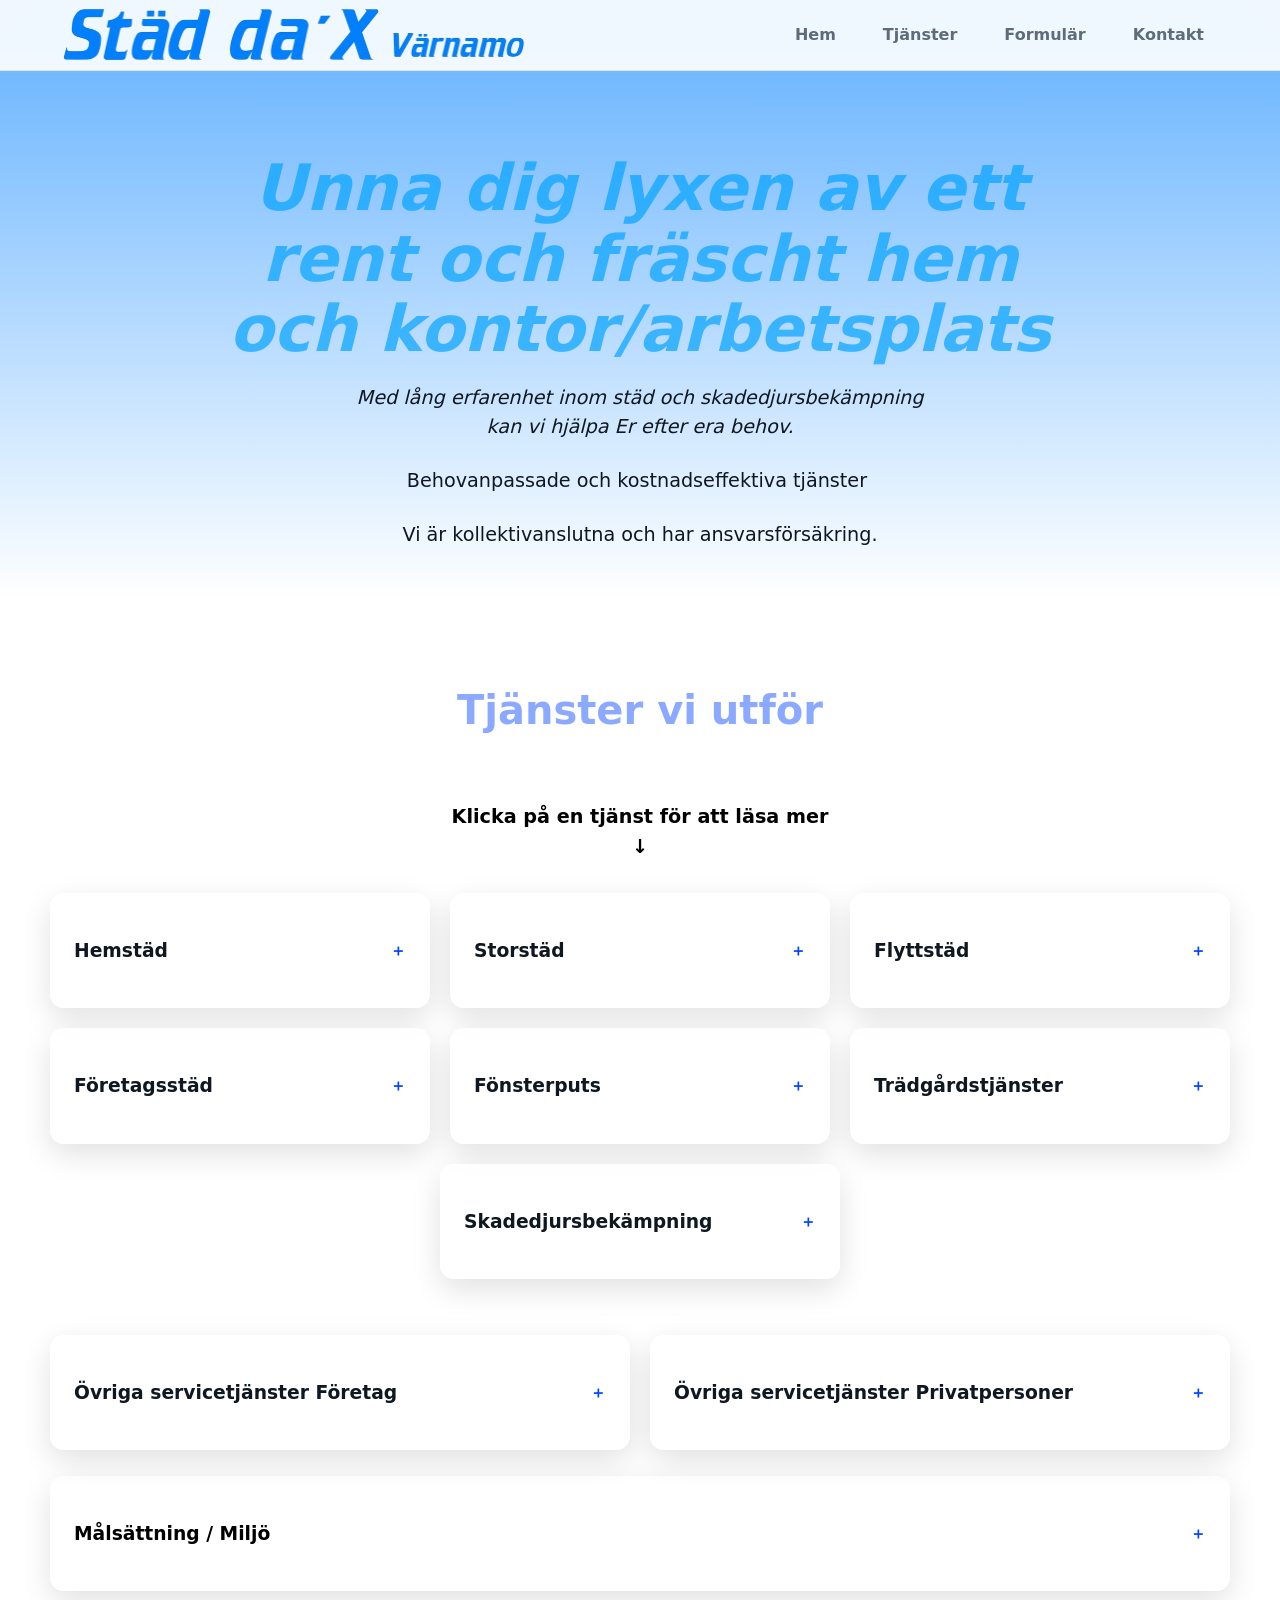
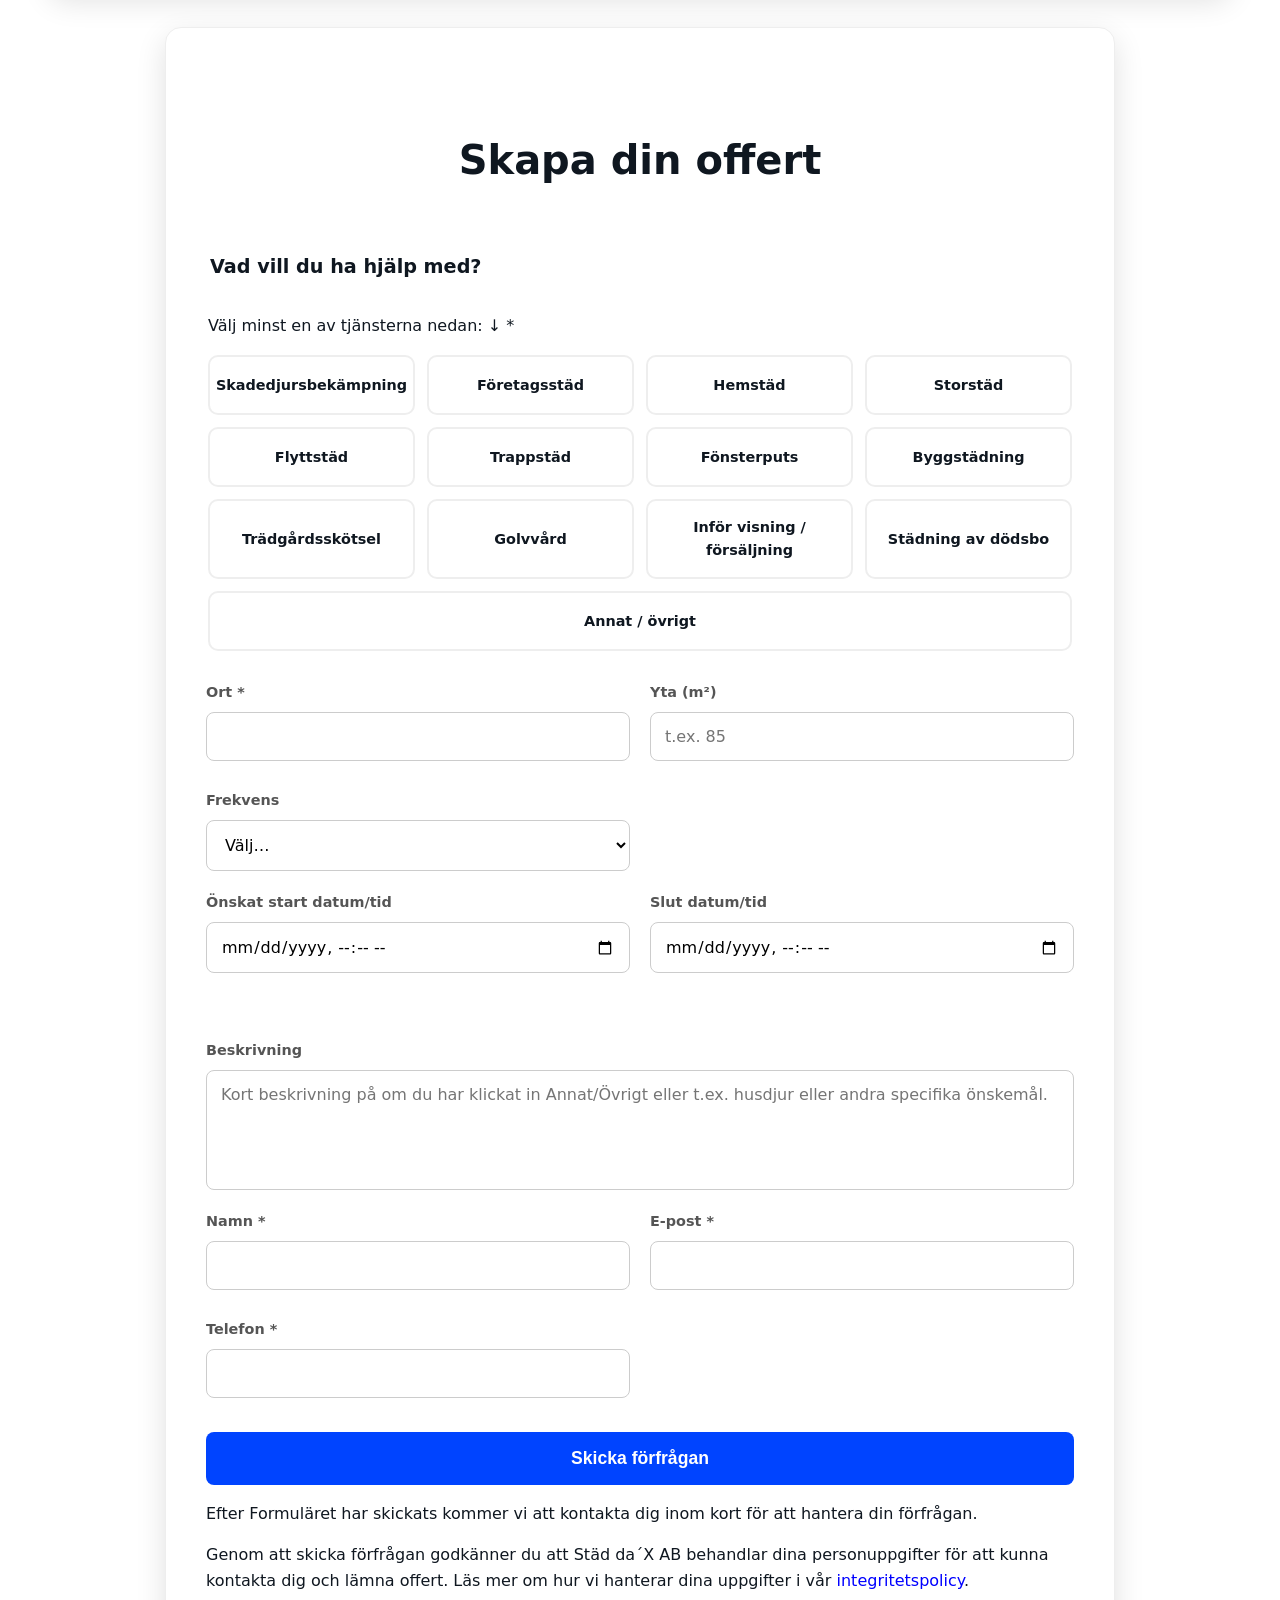
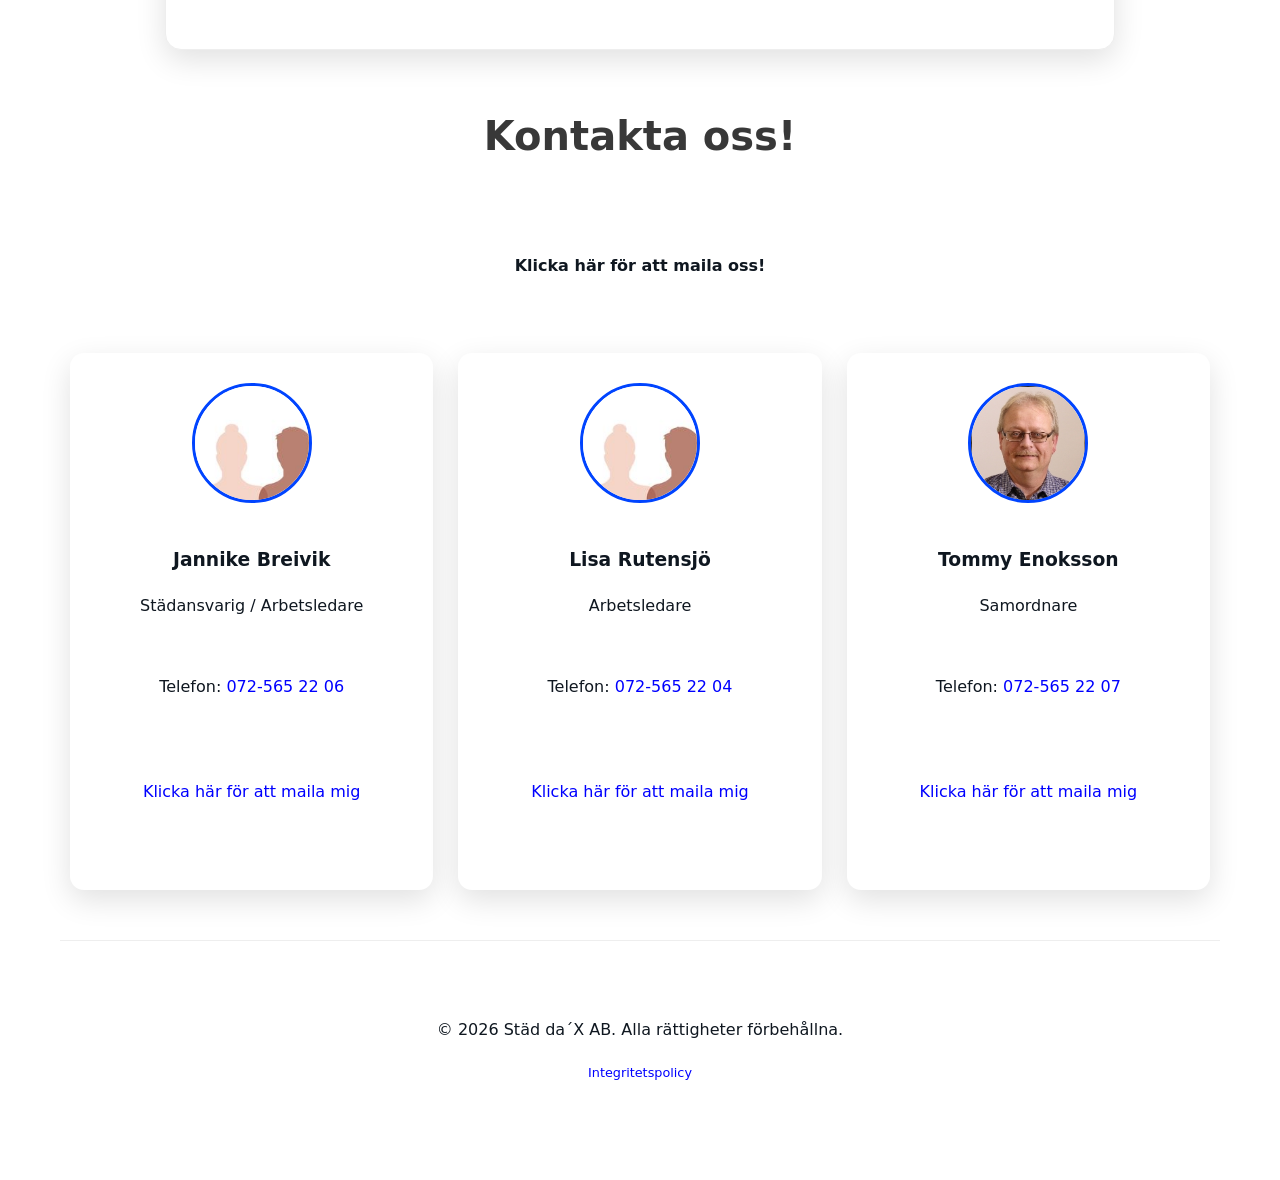
==== index.html @ c003bfa5 "Förbättra stil och layout för hero-sektionen med justerad rubrikstorlek och mobilanpassning" ====
<!doctype html>
<html lang="sv">
<head>
  <meta charset="utf-8" />
  <meta name="viewport" content="width=device-width,initial-scale=1" />
  <title>Städ dax AB – Städning & Skadedjursbekämpning i Värnamo</title>
  <meta name="description" content="Städ da´X AB i Värnamo. Hemstädning, företagsstädning, flyttstäd och skadedjursbekämpning. Boka gratis kundbesök.">
  <link rel="stylesheet" href="styles.css" />
  <link rel="icon" type="image/x-icon" href="assets/logoico.png" width="32" height="32">
</head>
<body>
<header class="site-header">
  <div class="header-container">
    <a class="brand" href="#top" aria-label="Startsida">
      <img src="assets/logo.png" style="max-width: 65%; height: auto; display: block;" />
      <span class="brand-text"> <span class="ab"></span></span>
    </a>

    <nav class="main-nav" id="nav-menu">
      <ul id="nav-list">
        <li><a href="#top">Hem</a></li>
        <li><a href="#tjanster">Tjänster</a></li>
        <li><a href="#offert">Formulär</a></li>
        <li><a href="#kontakt" >Kontakt</a></li>
      </ul>
    </nav>

    <button class="nav-toggle" aria-expanded="false" aria-controls="nav-menu" aria-label="Öppna meny">
      <span class="hamburger"></span>
    </button>
  </div>
</header>

  <main id="top">
    <section class="hero">
      <div class="hero-inner">
        <div class="hero-copy">
          <h2 id="Hero-header-text" style="color: rgba(0, 162, 255, 0.685);; text-align: center; font-style: italic; font-size: 4em;">Unna dig lyxen av ett rent och fräscht hem och kontor/arbetsplats</h2>
          <p style="font-style: italic; text-align: center; font-size: 1.2rem;">Med lång erfarenhet inom städ och skadedjursbekämpning <br> kan vi hjälpa Er efter era behov.
          </p>
            <p style="text-align: center; font-size: 1.2rem;">Behovanpassade och kostnadseffektiva tjänster <br> </p> 
            <p style=" text-align: center; font-size: 1.2rem;">Vi är kollektivanslutna och har ansvarsförsäkring.</p>
    </div>
      </div>
    </section>

    <section id="tjanster" class="section">
      <h2 style="color: rgba(0, 68, 255, 0.459);">Tjänster vi utför</h2>
      <h2 style="text-align:center; font-size: 1.2rem; color: rgb(0, 0, 0);">Klicka på en tjänst för att läsa mer <br> ↓</h2>


      <div class="service-group">
              <details class="service-card">
          <summary><h3>Hemstäd</h3></summary>
          <div class="content"><p>Hos oss väljer ni själva hur ofta ni vill ha städning och vad som ska ingå. <br>
          <p>Vi utgår från en grundmall och anpassar sedan upplägget tillsammans med er.</p>
          Ni får en heltäckande lösning som passar just ert hem och era behov.
          </p>
          <br>
          <p>Nöjd kundgaranti!</p>
            <a href="mailto:info@stad-dax.com" style="color: rgb(0, 38, 255);">Klicka här för kontakt</a>
          </div>
        </details>




        <details class="service-card">
          <summary><h3>Storstäd</h3></summary>
          <div class="content"><p>Vi utför storstäd - en ordentlig genomgång av hela hemmet inför vår, sommar, höst och vinter</p>
          Eller varför inte inför ett stort kalas?<br>
        <p>Vi anpassar upplägget efter era behov och önskemål.</p>
        <br>
        <p>Nöjd kundgaranti!</p>
             <a href="mailto:info@stad-dax.com" style="color: rgb(0, 38, 255);">Klicka här för kontakt</a>
            </div>
        </details>

        <details class="service-card">
          <summary><h3>Flyttstäd</h3></summary>
          <div class="content"><p>Låt oss ta hand om flyttstädningen så att du kan fokusera på ditt nya hem.<br>
          Noggrant ser vi till att bostaden är redo för nästa ägare eller hyresgäst.<br> 
          <br>
          Vi har ett fast pris enligt överenskommelse där även besiktning av städning ingår tillsammans med er.<br>
          <br>
        Vi utför även städning inför visning vid försäljning av bostad/fastighet om så önskas. <br>
        <br>
        <p>Nöjd kundgaranti!</p>
            <a href="mailto:info@stad-dax.com" style="color: rgb(0, 38, 255);">Klicka här för kontakt</a>
          </div>
        </details>

        

              <details class="service-card">
          <summary><h3>Företagsstäd</h3></summary>
          <div class="content"><p>Med våra städ och servicetjänster skapar vi en ren, trivsam arbetsmiljö. 
          </p>
            <p> Vi avlastar vardagen och anpassar våra tjänster efter era önskemål. </p>
            Flexibelt koncept utformat specifikt för er. </p><br>
          <p>Nöjd kundgaranti!</p>
          <a href="mailto:info@stad-dax.com" style="color: rgb(0, 38, 255);">Klicka här för kontakt</a>
        </div>
        </details>

                <details class="service-card">
          <summary><h3>Fönsterputs</h3></summary>
          <div class="content">
            <p>Du kan fritt välja mellan regelbunden fönsterputs för att
            kontinuerligt behålla dina fönster rena och fina,</p>
            <p> Eller boka oss för enstaka tillfällen när du önskar det där extra lyftet för dina fönster.</p><br>
            <p>Nöjd kundgaranti!</p>
            <a href="mailto:info@stad-dax.com" style="color: rgb(0, 38, 255);">Klicka här för kontakt</a>
          </div>
        </details>

        
        <details class="service-card">
          <summary><h3>Trädgårdstjänster</h3></summary>
          <div class="content"><p>Har du en trädgård eller en härlig uteplats?<br> <br>
            <ul>
              <li>Gräsklippning</li>
              <li>Kantklippning</li>
              <li>Häckklippning</li>
              <li>Ogräsrensning av rabatter <br>och vid stenläggning etc.</li>
              <li>Lövkrattning</li>
            </ul>
            <p>Vi erbjuder även bortforsling av löv och grenar och annat trädgårdsavfall.</p><br>
            <a href="mailto:info@stad-dax.com" style="color: rgb(0, 38, 255);">Klicka här för kontakt</a>
          </div>
        </details>


        <details class="service-card" id="skadedjur">
        <summary><h3>Skadedjursbekämpning</h3></summary>
        <div class="content">
            <p>Har du problem med möss, råttor, myror, getingar eller andra skadedjur? </p>
           <p> Med rätt kompetens 
            SO 1 utför vi kostnadseffektiva tjänster inom skadedjursbekämpning.</p>
          Vi följer upp arbetet enligt överenskommelse och kontakt görs via telefon, sms eller mail.<br>
            <br>
            <a href="mailto:info@stad-dax.com" style="color: rgb(0, 38, 255);">Klicka här för kontakt</a>
        </div>
        </details>

</div>
<br>
<div class="service-group">
    <details class="service-card">
        <summary><h3>Övriga servicetjänster Företag</h3></summary>
        <div class="content">
            <p><strong>Några av våra tjänster vi utför på företag utöver de vanliga enligt önskemål:</strong></p>
            <ul style="padding-left: 20px;">
                <li>Vi sköter även det praktiska runt omkring i era lokaler, fråga gärna oss om dessa tjänster</li>
                <li>Vi ser även till att det finns toalettpapper, handdukspapper, tvål, muggar etc. i era utrymmen där behovet finns och ombesörjer även inköp om så önskas.</li>
                <li>Ordnar frukt och frukost på arbetsplatsen.</li>
                <li>Ordnar fika inför konferensen.</li>
            </ul>
            <br>
            <p><a href="mailto:info@stad-dax.com" style="color: rgb(0, 38, 255);">Klicka här för kontakt</a></p>
        </div>
    </details>

    <details class="service-card">
        <summary><h3>Övriga servicetjänster Privatpersoner</h3></summary>
        <div class="content">
            <ul style="padding-left: 20px; text-align: left;">
                <li>Städning och iordningställande av festlokal efter bröllop, dop, kalas.</li>
                <li>Tvätta kläder - stryka när vi är hos kund</li>
                <li>Bädda rent i sängar</li>
                <li>Tillsyn av bostad - fråga oss gärna om denna tjänst</li>
                <li>Städning av dödsbo</li>
            </ul>
            <br>
            <p><a href="mailto:info@stad-dax.com" style="color: rgb(0, 38, 255);">Klicka här för kontakt</a></p>
        </div>
    </details>
</div>

        <br>



         <details class="service-card">
          <summary><h3 style="color:rgb(0,0,0);">Målsättning / Miljö</h3></summary>
          <div class="content"><p style="text-align: left;">Vi strävar hela tiden med att ge våra kunder den bästa servicen och kvalitén. </p>
             <p>Varje uppdrag utförs av välutbildad och professionell personal. <br>
             Vi vill att du som kund ska känna dig trygg när du anlitar oss.</p>
             <ul style="padding-left: 20px;">
               <li>Kvalitetskontroller görs enligt överenskommelse.</li><br>
               <li>Vi har en fast kontaktperson som Du vänder dig till vid frågor och synpunkter gällande tjänster.</li><br>
               <li>Vi strävar efter att samma person ska komma till Dig i ert uppdrag.</li> <br>
             </ul>
             <p>Vi använder oss av miljövänliga rengöringsmedel och material så långt det går. <br>
            Vi ser till att använda oss av de bäst lämpade metoderna för de olika ändamålen.</p>
          <p>Vi anpassar våra uppdrag efter våra kunders krav och hänsyn till miljön <br>
        för att minimera utsläpp planerar vi vår transportsträcka till kund på bästa möjliga sätt.</p>
        <br>
            </div>
        </details>
      </div> 



<br>    


<section id="offert" class="section">
        <div class="offer-body glass offer-card">  
           <summary><h2 style="text-align: left; color:rgb(0,0,0);"></h3></summary>
          <form id="offerForm" action="sendmail.php" method="POST" novalidate>
            <input type="text" name="website" id="website" tabindex="-1" autocomplete="off" style="position:absolute;left:-9999px;opacity:.01" aria-hidden="true">
            <h2>Skapa din offert</h2>
            <fieldset class="services">
              <legend>Vad vill du ha hjälp med?</legend>
              <p>Välj minst en av tjänsterna nedan: ↓ *
              <div class="service-grid" id="service-toggles">
                <label><input type="checkbox" name="services[]" value="Skadedjursbekämpning"> Skadedjursbekämpning</label>
                <label><input type="checkbox" name="services[]" value="Företagsstäd"> Företagsstäd</label>
                <label><input type="checkbox" name="services[]" value="Hemstäd"> Hemstäd</label>
                <label><input type="checkbox" name="services[]" value="Storstäd"> Storstäd</label>
                <label><input type="checkbox" name="services[]" value="Flyttstäd"> Flyttstäd</label>
                <label><input type="checkbox" name="services[]" value="Trappstäd"> Trappstäd</label>
                <label><input type="checkbox" name="services[]" value="Fönsterputs"> Fönsterputs</label>
                <label><input type="checkbox" name="services[]" value="Byggstäd"> Byggstädning</label>
                <label><input type="checkbox" name="services[]" value="Trädgårdsskötsel"> Trädgårdsskötsel</label>
                <label><input type="checkbox" name="services[]" value="Golvvård"> Golvvård</label>
                <label><input type="checkbox" name="services[]" value="Inför visning/försäljning"> Inför visning / försäljning</label>
                <label><input type="checkbox" name="services[]" value="Dödsbo"> Städning av dödsbo</label>
                <label class="stretch"><input type="checkbox" name="services[]" value="Annat"> Annat / övrigt</label>
              </div>
            </fieldset>

            <div class="grid_wide">
                <label>Ort *
              <input name="Ort" type="text" autocomplete="name" required/>
              <span class="error-msg"></span>
              </label>
              <label>Yta (m²)
                <input name="area" type="number" min="10" step="1" placeholder="t.ex. 85" />
              </label>
              <label>Frekvens
                <select name="frequency">
                  <option value="" disabled selected>Välj…</option>
                  <option>Engångsjobb</option>
                  <option>Varje vecka</option>
                  <option>Varannan vecka</option>
                  <option>Varje månad</option>
                </select>
              </label>
              <br>
              <label>Önskat start datum/tid 
                <input name="start_date" id="start_date" type="datetime-local" />
              </label><label>Slut datum/tid 
                <input name="end_date" id="end_date" type="datetime-local" />
              </label>
              <br>
              <label class="span-2">Beskrivning
                <textarea name="message" placeholder="Kort beskrivning på om du har klickat in Annat/Övrigt eller t.ex. husdjur eller andra specifika önskemål."></textarea>
              </label> 
              <label>Namn *
                <input name="name" type="text" autocomplete="name" required />
                <span class="error-msg"></span>
              </label>
              <label>E-post *
                <input name="email" type="email" autocomplete="email" required />
                <span class="error-msg"></span>
              </label>
              <label>Telefon *
                <input name="phone" type="tel" autocomplete="tel" required />
                <span class="error-msg"></span>
              </label>
            <br>
            </div>
            <br>
            <button class="btn primary" type="submit">Skicka förfrågan</button>
            <p id="formStatus" role="status" aria-live="polite" class="status"></p>
            <p>Efter Formuläret har skickats kommer vi att kontakta dig inom kort för att hantera din förfrågan.</p>
            <p class="tiny">
            Genom att skicka förfrågan godkänner du att Städ da´X AB behandlar dina personuppgifter för att kunna kontakta dig och lämna offert. 
            Läs mer om hur vi hanterar dina uppgifter i vår <a style="color: blue;" href="integritetspolicy.html">integritetspolicy</a>.
            </p>
          </form>
        </div>
    </section>


    <section class="section">
      <h2 id="headline" style="color: rgba(0, 0, 0, 0.781);">Kontakta oss!</h2>
<h4 class="contact-cta-card">
  <a href="mailto:info@stad-dax.com">Klicka här för att maila oss!</a>
</h4>
<section id="kontakt" class="section">

  <article class="card">
    <img src="assets/Jannike Breivik.jpg" alt="Jannike Breivik">
    <h3>Jannike Breivik</h3>
    <p class="role">Städansvarig / Arbetsledare</p>
    <p class="contact-cta-card">Telefon: <a href="tel:0725652206"style="color: blue;">072-565 22 06</a></p>
    <p class="contact-cta-card" style="color: blue;"><a href="mailto:jannike.breivik@stad-dax.com">Klicka här för att maila mig</a></p>
  </article>

    <article class="card">
    <img src="assets/Jannike Breivik.jpg" alt="Jannike Breivik">
    <h3>Lisa Rutensjö</h3>
    <p class="role">Arbetsledare</p>
    <p class="contact-cta-card">Telefon: <a href="tel:0725652204"style="color: blue;">072-565 22 04</a></p>
    <p class="contact-cta-card" style="color: blue;"><a href="mailto:lisa.rutensjo@stad-dax.com">Klicka här för att maila mig</a></p>
  </article>

  <article class="card">
    <img src="assets/Tommy Enoksson.jpg" alt="Tommy Enoksson">
    <h3>Tommy Enoksson</h3>
    <p class="role">Samordnare</p>
    <p class="contact-cta-card">Telefon: <a href="tel:0725652207" style="color: blue;">072-565 22 07</a></p>
    <p class="contact-cta-card" style="color: blue;"><a href="mailto:tommy.enoksson@stad-dax.com">Klicka här för att maila mig</a></p>
  </article>
</section>

<!-- Omdömen sektion - kan aktiveras när vi har riktiga kundomdömen att visa --

 <section id="omdomen" class="section">
      <h2>Vad säger våra kunder?</h2>
      <div class="rating-cards">
        <article class="rating-card">
          <div class="stars" aria-label="5 av 5">★★★★★</div>
          <p class="quote">“Proffsigt och noggrant! Bästa städet vi haft.”</p>
          <div class="author">–[Test] Anna, Värnamo [Test]</div>
        </article>
        <article class="rating-card">
          <div class="stars" aria-label="4 av 5">★★★★☆</div>
          <p class="quote">“Snabba svar och trevlig personal. Rekommenderas.”</p>
          <div class="author">– Johan, Bredaryd [Test]</div>
        </article>
        <article class="rating-card">
          <div class="stars" aria-label="5 av 5">★★★★★</div>
          <p class="quote">“Smidigt bokningsflöde och superrent resultat!”</p>
          <div class="author">– Sara, Bor [Test]</div>
      </div>
    </section>
  </main>
-->

  <footer class="site-footer">
    
    <p>&copy; <span id="year"></span> Städ da´X AB. Alla rättigheter förbehållna.</p>
    <p><a href="integritetspolicy.html" style="color: blue; font-size: 0.8rem;">Integritetspolicy</a></p>

  </footer>

  <script src="scripts.js" defer></script>
</body>
</html>
---- styles.css ----
/* ==========================================================================
   0) DESIGN TOKENS & BASE
========================================================================== */
:root {
  --brand: #0044ff;
  --brand-hover: #0033cc;
  --ink: #0f1720;
  --muted: #5e6b7a;
  --radius: 14px;
  --shadow: 0 10px 30px rgba(0, 0, 0, 0.12);
  --header-height: 70px;
}

/* Global box-sizing fix - Kritisk för att inget ska sticka ut */
* { 
  box-sizing: border-box; 
}

html { scroll-behavior: smooth; }

body {
  margin: 0; padding: 0;
  font: 16px/1.6 ui-sans-serif, system-ui, sans-serif;
  color: var(--ink);
  background: linear-gradient(180deg, #5fafff, #ffffff 600px) fixed;
  overflow-x: hidden;
}

a { color: inherit; text-decoration: none; }
.section { padding: 10px 10px; max-width: 1200px; margin: 0 auto; }
h2 { font-size: clamp(1.6rem, 4vw, 2.5rem); text-align: center; margin-bottom: 1.5em; }

/* ==========================================================================
   1) NAVIGERING
========================================================================== */
.site-header {
  position: fixed; top: 0; width: 100%; z-index: 1000;
  background: rgba(255, 255, 255, 0.9);
  backdrop-filter: blur(12px);
  border-bottom: 1px solid rgba(0, 0, 0, 0.075);
}

.header-container {
  max-width: 1200px; margin: 0 auto;
  display: flex; justify-content: space-between; align-items: center;
  padding: 0.75rem 20px; height: var(--header-height);
}

.brand { display: flex; align-items: center; gap: 12px; font-weight: 800; }

.main-nav ul {
  display: flex; align-items: center; gap: 15px;
  list-style: none; margin: 0; padding: 0;
}

.main-nav a {
  padding: 8px 16px; border-radius: 8px; font-weight: 600;
  color: var(--muted); transition: 0.2s;
}

.main-nav a:hover { color: var(--brand); background: rgba(0, 68, 255, 0.1); }

.nav-toggle {
  display: none; position: relative;
  background: #fff; border: 1px solid #eee;
  border-radius: 50%; width: 44px; height: 44px;
  cursor: pointer; z-index: 1100;
  justify-content: center; align-items: center;
}

.hamburger, .hamburger::before, .hamburger::after {
  content: ''; display: block; width: 20px; height: 2px;
  background: var(--ink); position: absolute; transition: 0.3s;
}
.hamburger::before { top: -6px; }
.hamburger::after { bottom: 6px; }

@media (max-width: 1024px) {
  .nav-toggle { display: flex; }
  .main-nav {
    position: absolute; top: var(--header-height); left: 0; width: 100%;
    background: #ffffff; border-bottom: 2px solid var(--brand);
    max-height: 0; overflow: hidden;
    transition: max-height 0.4s ease-in-out;
    box-shadow: 0 10px 20px rgba(0,0,0,0.1);
  }
  .main-nav.nav-open { max-height: 500px; }
  .main-nav ul { flex-direction: column; padding: 20px; gap: 0; }
  .main-nav a { display: block; padding: 15px 20px; border-bottom: 1px solid #eee; }
}

/* ==========================================================================
   2) HERO (Mobilanpassad)
========================================================================== */
.hero {
  padding: 100px 20px 60px; /* Mer luft i toppen för fixed header */
  min-height: 60vh;
  display: flex; 
  align-items: center; 
  justify-content: center;
}

#Hero-header-text {
  color: rgba(0, 162, 255, 0.685);
  text-align: center;
  font-style: italic;
  font-size: 4em; /* Standard för desktop */
  line-height: 1.1;
  margin-bottom: 20px;
}

/* Mobilinställning */
@media (max-width: 768px) {
  #Hero-header-text {
    font-size: 2em; /* Tvingar texten till hälften på mobil */
  }
}
.hero-inner { 
  max-width: 1200px; 
  text-align: center; 
  width: 100%; 
}

.hero-copy {
  max-width: 850px; 
  margin: 0 auto;
  animation: fadeInUp 0.8s ease-out;
}

/* Styr rubriken (h2 eller h1 beroende på vad du använder) */
.hero-copy h2, .hero-copy h1 {
  font-size: 2.2rem; /* Bra storlek för mobil */
  line-height: 1.2;
  margin-bottom: 20px;
  font-weight: 800;
  color: rgba(0, 162, 255, 0.7); /* Din blå färg */
}

/* Styr stycket under rubriken */
.hero-copy p {
  font-size: 1.1rem;
  line-height: 1.5;
  margin-bottom: 25px;
}

/* Justering för större skärmar (Desktop) */
@media (min-width: 1024px) {
  .hero-copy h2, .hero-copy h1 {
    font-size: 3.8rem; /* Stor och pampig på datorn */
  }
  
  .hero-copy p {
    font-size: 1.4rem;
  }
}

@keyframes fadeInUp {
  from { opacity: 0; transform: translateY(30px); }
  to { opacity: 1; transform: translateY(0); }
}

/* ==========================================================================
   3) TJÄNSTER & ACCORDION
========================================================================== */
.service-group {
  display: grid; 
  grid-template-columns: repeat(auto-fit, minmax(300px, 1fr));
  gap: 20px; 
  margin-top: 30px;
  /* KRITISK FIX: Detta gör att korten inte tvingas till samma höjd */
  align-items: start; 
}

.service-card {
  background: rgba(255, 255, 255, 0.8); 
  border-radius: var(--radius);
  box-shadow: var(--shadow); 
  overflow: hidden;
  height: fit-content; /* Säkerställer att kortet bara tar den plats det behöver */
}
.service-card summary {
  padding: 24px; cursor: pointer; list-style: none;
  display: flex; justify-content: space-between; align-items: center;
  font-weight: 700;
}

.service-card .content {
  display: grid; grid-template-rows: 0fr;
  transition: grid-template-rows 0.4s ease-out;
  padding: 0 24px;
}

.service-card[open] .content {
  grid-template-rows: 1fr;
  padding-bottom: 24px;
  border-top: 1px solid rgba(0,0,0,0.05);
}

.content-inner { min-height: 0; padding-top: 15px; }

.service-card summary::after {
  content: "＋"; transition: transform 0.3s; color: var(--brand);
}
.service-card[open] summary::after { transform: rotate(45deg); }

#skadedjur { grid-column: 1 / -1; justify-self: center; width: 100%; max-width: 400px; }

/* ==========================================================================
   4) FORMULÄR
========================================================================== */
.offer-card { 
  background: #ffffff; 
  padding: clamp(20px, 5vw, 40px);
  border-radius: 16px; 
  box-shadow: var(--shadow);
  border: 1px solid #eee;
  max-width: 950px;
  margin: 0 auto;
  width: 100%;
}

.offer-card fieldset { border: none; padding: 0; margin-bottom: 30px; }
.offer-card legend { font-weight: 700; font-size: 1.2rem; margin-bottom: 15px; }

/* NYA KNAPP-STILAR VIA ID */
#service-toggles { 
  display: grid;
  grid-template-columns: repeat(auto-fill, minmax(180px, 1fr)); 
  gap: 12px; 
}

#service-toggles label {
  display: flex;
  align-items: center;
  justify-content: center;
  text-align: center;
  padding: 15px 10px;
  background: #fff;
  border: 2px solid #eee;
  border-radius: 10px;
  cursor: pointer;
  font-size: 0.9rem;
  font-weight: 600;
  transition: all 0.2s ease;
  min-height: 60px;
  user-select: none;
}

/* Dölj själva checkbox-rutan inuti ID-behållaren */
#service-toggles input[type="checkbox"] {
  display: none;
}

#service-toggles label:hover {
  border-color: var(--brand);
  background: rgba(0, 68, 255, 0.02);
}

/* Vald knapp-stil */
#service-toggles label:has(input:checked) {
  background: var(--brand);
  color: #fff;
  border-color: var(--brand);
  box-shadow: 0 4px 12px rgba(0, 68, 255, 0.2);
}

#service-toggles label.stretch {
  grid-column: 1 / -1;
}

/* Resten av formulärfälten */
.grid_wide { 
  display: grid; 
  gap: 20px; 
  width: 100%;
}

.grid_wide label {
  display: flex;
  flex-direction: column;
  gap: 8px;
  font-weight: 600;
  font-size: 0.9rem;
  color: #555;
}

.offer-card input, 
.offer-card select, 
.offer-card textarea {
  width: 100%; 
  max-width: 100%; 
  padding: 14px;
  border-radius: 8px; 
  border: 1px solid #ccc; 
  font-family: inherit;
  font-size: 1rem;
  background: #fff;
  transition: border-color 0.2s, box-shadow 0.2s;
}

.offer-card textarea {
  height: 120px;
  resize: none; 
  display: block;
}

.offer-card input:focus, 
.offer-card textarea:focus, 
.offer-card select:focus {
  outline: none; 
  border-color: var(--brand);
  box-shadow: 0 0 0 4px rgba(0, 68, 255, 0.1);
}

@media (max-width: 768px) {
  .service-grid { grid-template-columns: repeat(2, 1fr); }
}

@media (max-width: 480px) {
  .service-grid { grid-template-columns: 1fr; }
}

@media (min-width: 600px) {
  .grid_wide { grid-template-columns: 1fr 1fr; }
  .span-2 { grid-column: span 2; }
}

.offer-card .btn.primary {
  width: 100%;
  padding: 16px;
  font-size: 1.1rem;
  font-weight: 700;
  background: var(--brand);
  color: white;
  border: none;
  border-radius: 8px;
  cursor: pointer;
  transition: background 0.3s;
}
.offer-card .btn.primary:hover { background: var(--brand-hover); }

/* Stil för fält som saknar innehåll */
.input-error {
  border-color: #ff0000 !important;
  background-color: #fff8f8 !important;
}

/* Stil för felmeddelandet vid stjärnan */
.error-text {
  color: #ff0000;
  font-size: 0.8rem;
  margin-top: 4px;
  display: block;
}



/* ==========================================================================
   5) KONTAKT & FOOTER
========================================================================== */
#kontakt {
  display: grid; 
  grid-template-columns: repeat(auto-fit, minmax(280px, 1fr));
  gap: 25px; margin-top: 40px;
}

.card { 
  background: #fff; border-radius: var(--radius); padding: 30px; 
  box-shadow: var(--shadow); text-align: center; 
}

.card img { 
  width: 120px; height: 120px; border-radius: 50%; 
  object-fit: cover; margin: 0 auto 15px; border: 3px solid var(--brand); 
}

.site-footer { 
  text-align: center; padding: 60px 20px; background: #fff; 
  border-top: 1px solid #eee; margin-top: 40px;
}

.contact-cta-card {
  background: rgba(255, 255, 255, 0.4);
  border-radius: var(--radius);
  padding: 25px; margin: 30px auto;
  max-width: 450px; text-align: center;
  transition: transform 0.3s;
}
.contact-cta-card:hover { transform: translateY(-5px); }
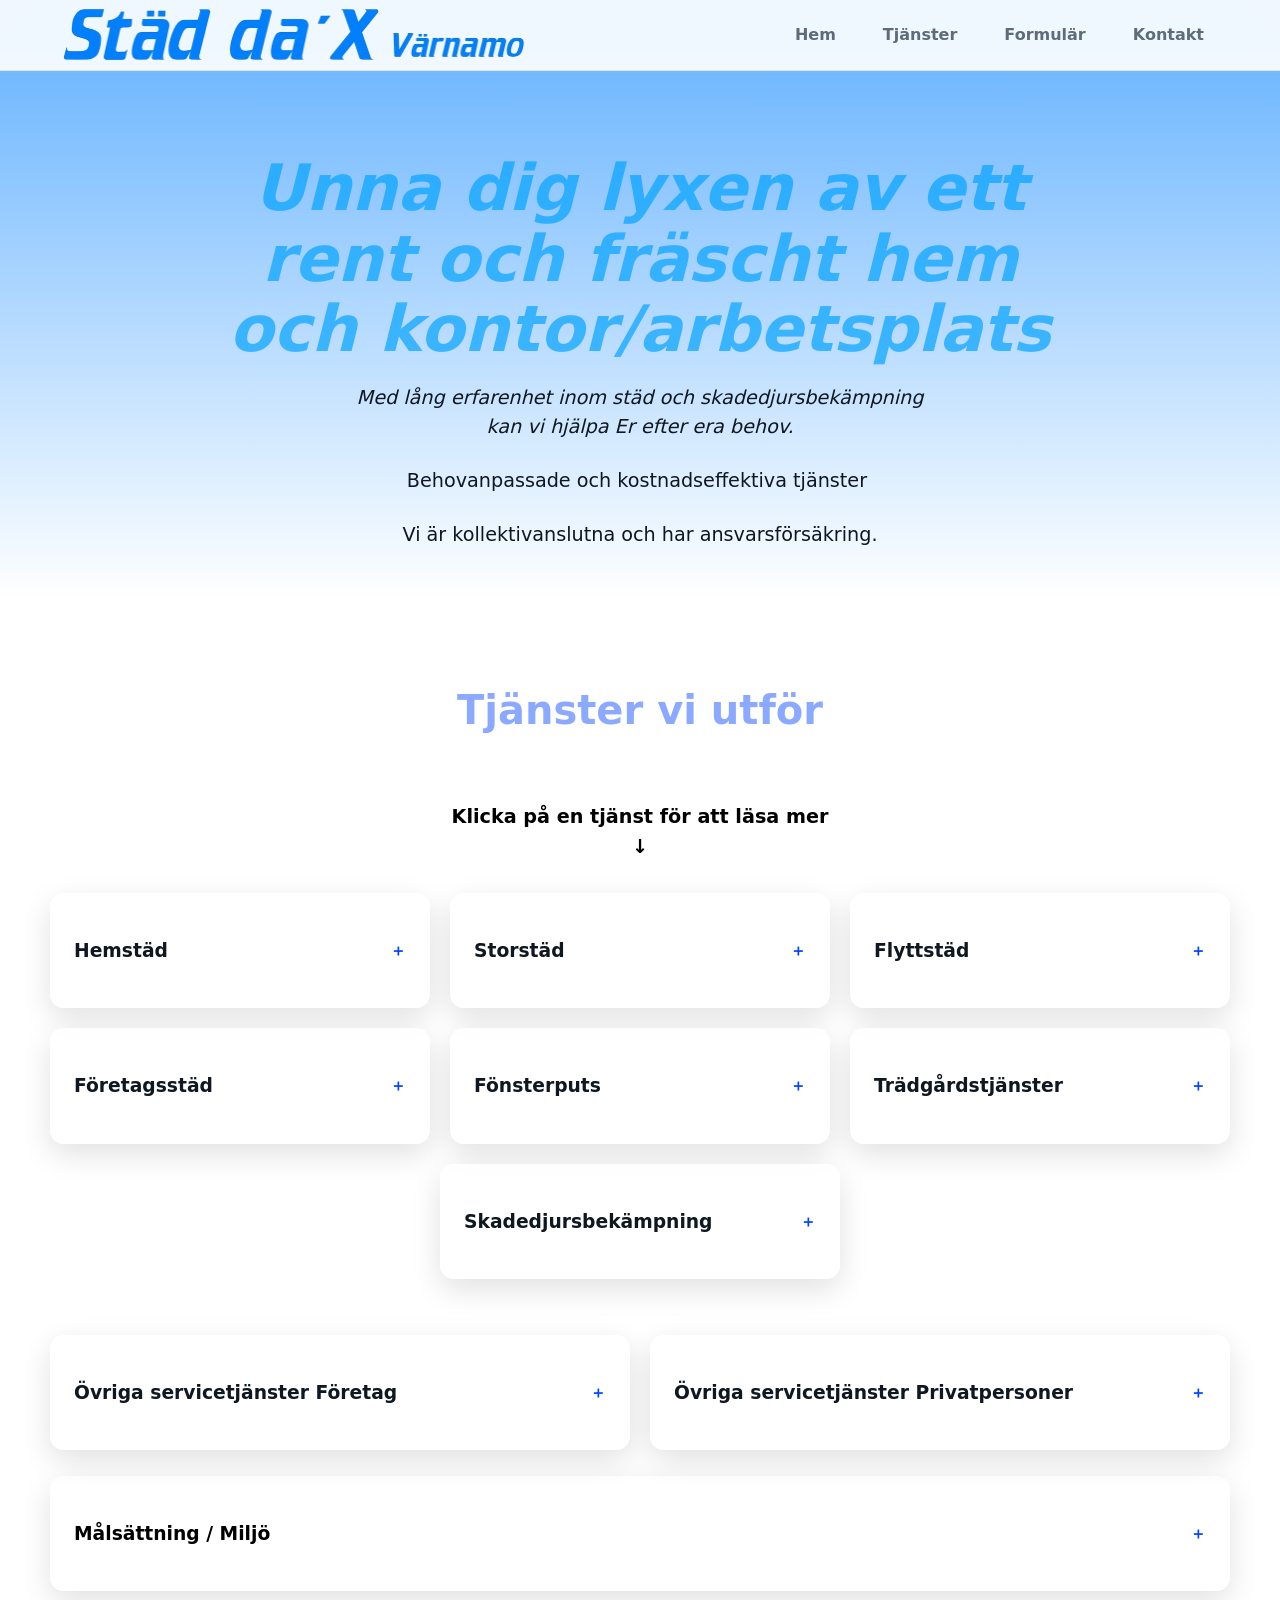
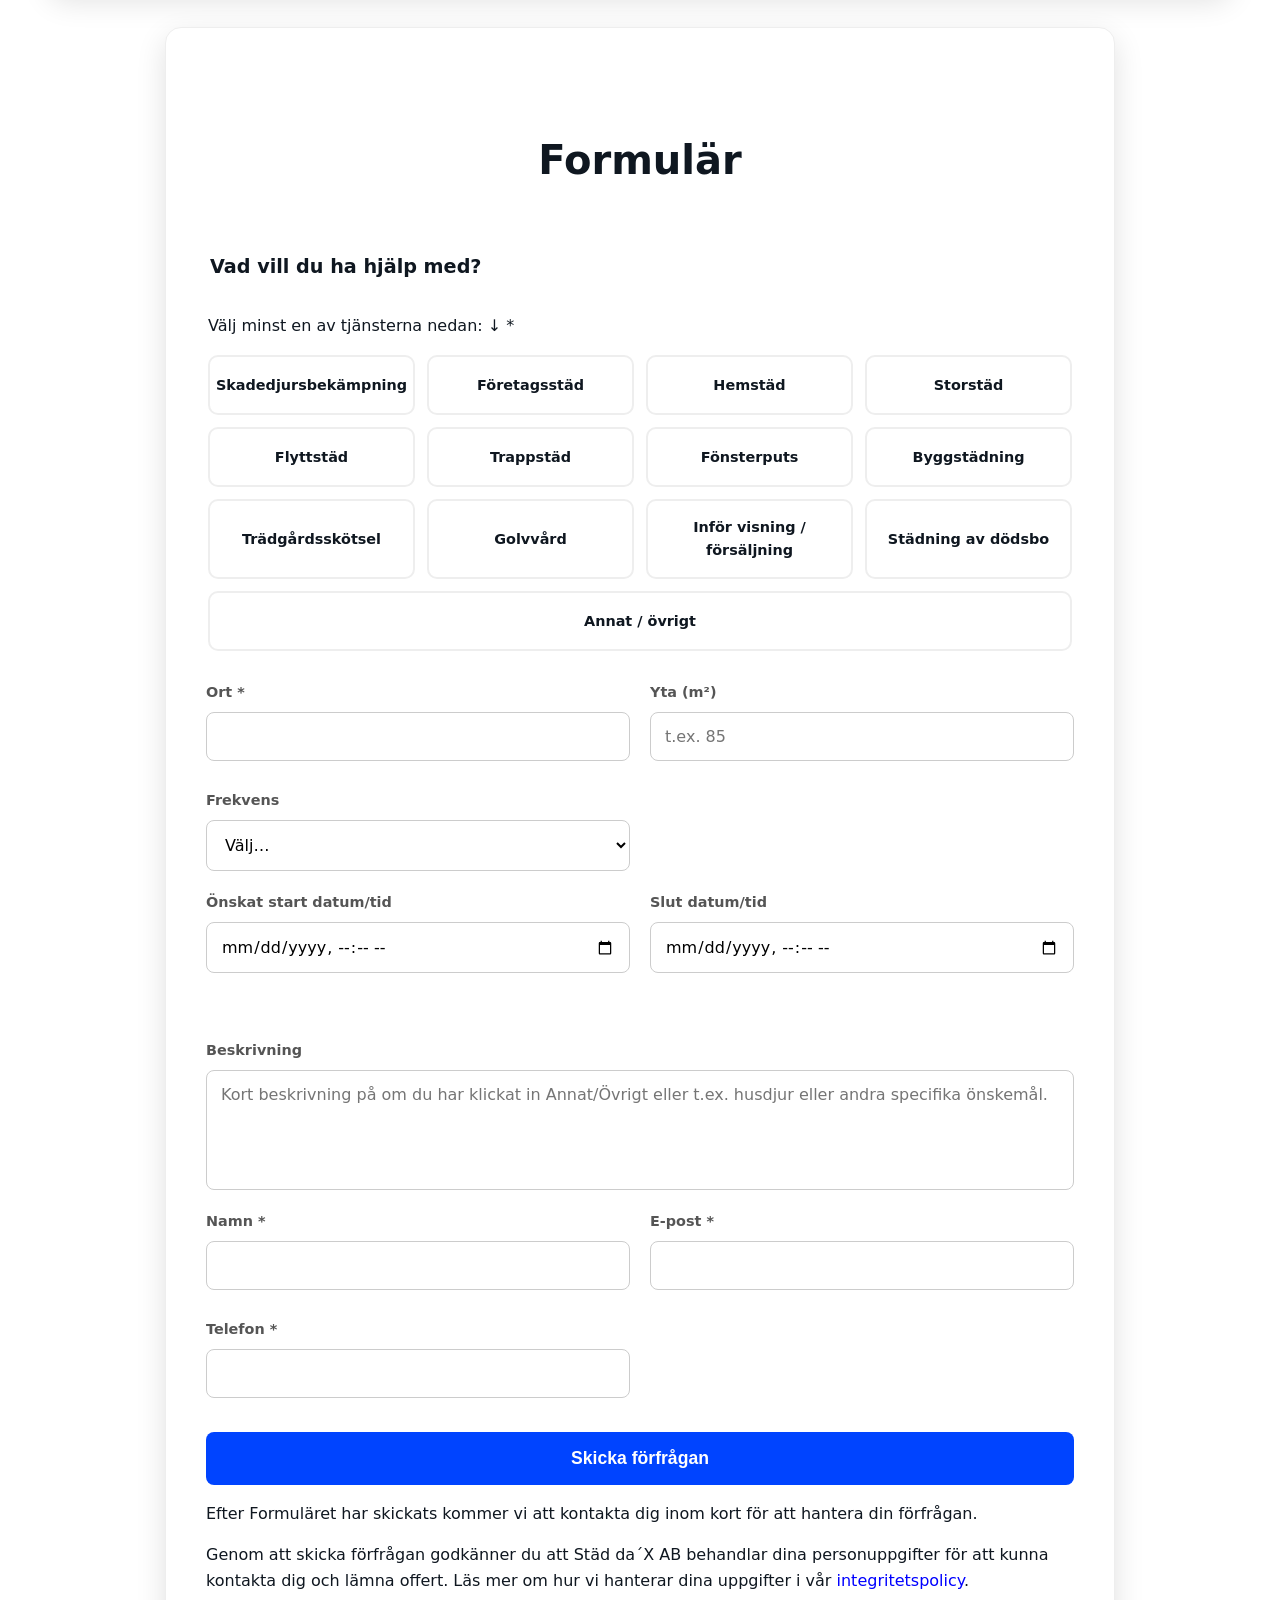
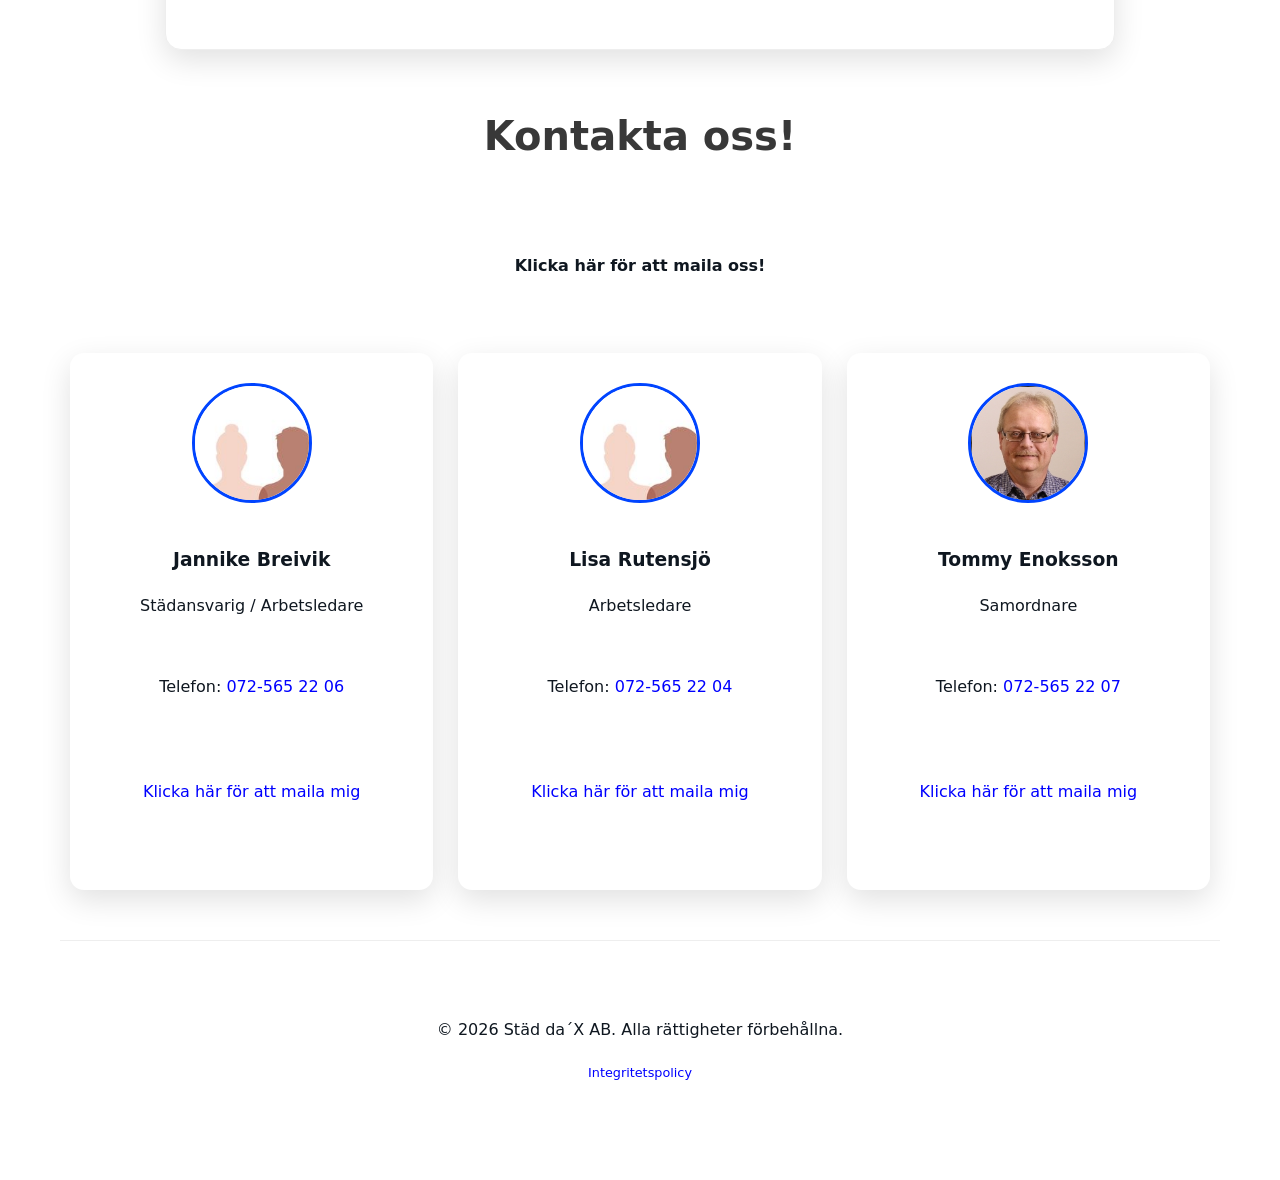
==== commit 978dccbb: "Ändra rubriken i offertformuläret från "Skapa din offert" till "Formulär"" ====
--- a/index.html
+++ b/index.html
@@ -35,7 +35,7 @@
     <section class="hero">
       <div class="hero-inner">
         <div class="hero-copy">
-          <h2 id="Hero-header-text" style="color: rgba(0, 162, 255, 0.685);; text-align: center; font-style: italic; font-size: 4em;">Unna dig lyxen av ett rent och fräscht hem och kontor/arbetsplats</h2>
+          <h2 id="Hero-header-text" style="color: rgba(0, 162, 255, 0.685);; text-align: center; font-style: italic;">Unna dig lyxen av ett rent och fräscht hem och kontor/arbetsplats</h2>
           <p style="font-style: italic; text-align: center; font-size: 1.2rem;">Med lång erfarenhet inom städ och skadedjursbekämpning <br> kan vi hjälpa Er efter era behov.
           </p>
             <p style="text-align: center; font-size: 1.2rem;">Behovanpassade och kostnadseffektiva tjänster <br> </p> 
@@ -210,7 +210,7 @@
            <summary><h2 style="text-align: left; color:rgb(0,0,0);"></h3></summary>
           <form id="offerForm" action="sendmail.php" method="POST" novalidate>
             <input type="text" name="website" id="website" tabindex="-1" autocomplete="off" style="position:absolute;left:-9999px;opacity:.01" aria-hidden="true">
-            <h2>Skapa din offert</h2>
+            <h2>Formulär</h2>
             <fieldset class="services">
               <legend>Vad vill du ha hjälp med?</legend>
               <p>Välj minst en av tjänsterna nedan: ↓ *
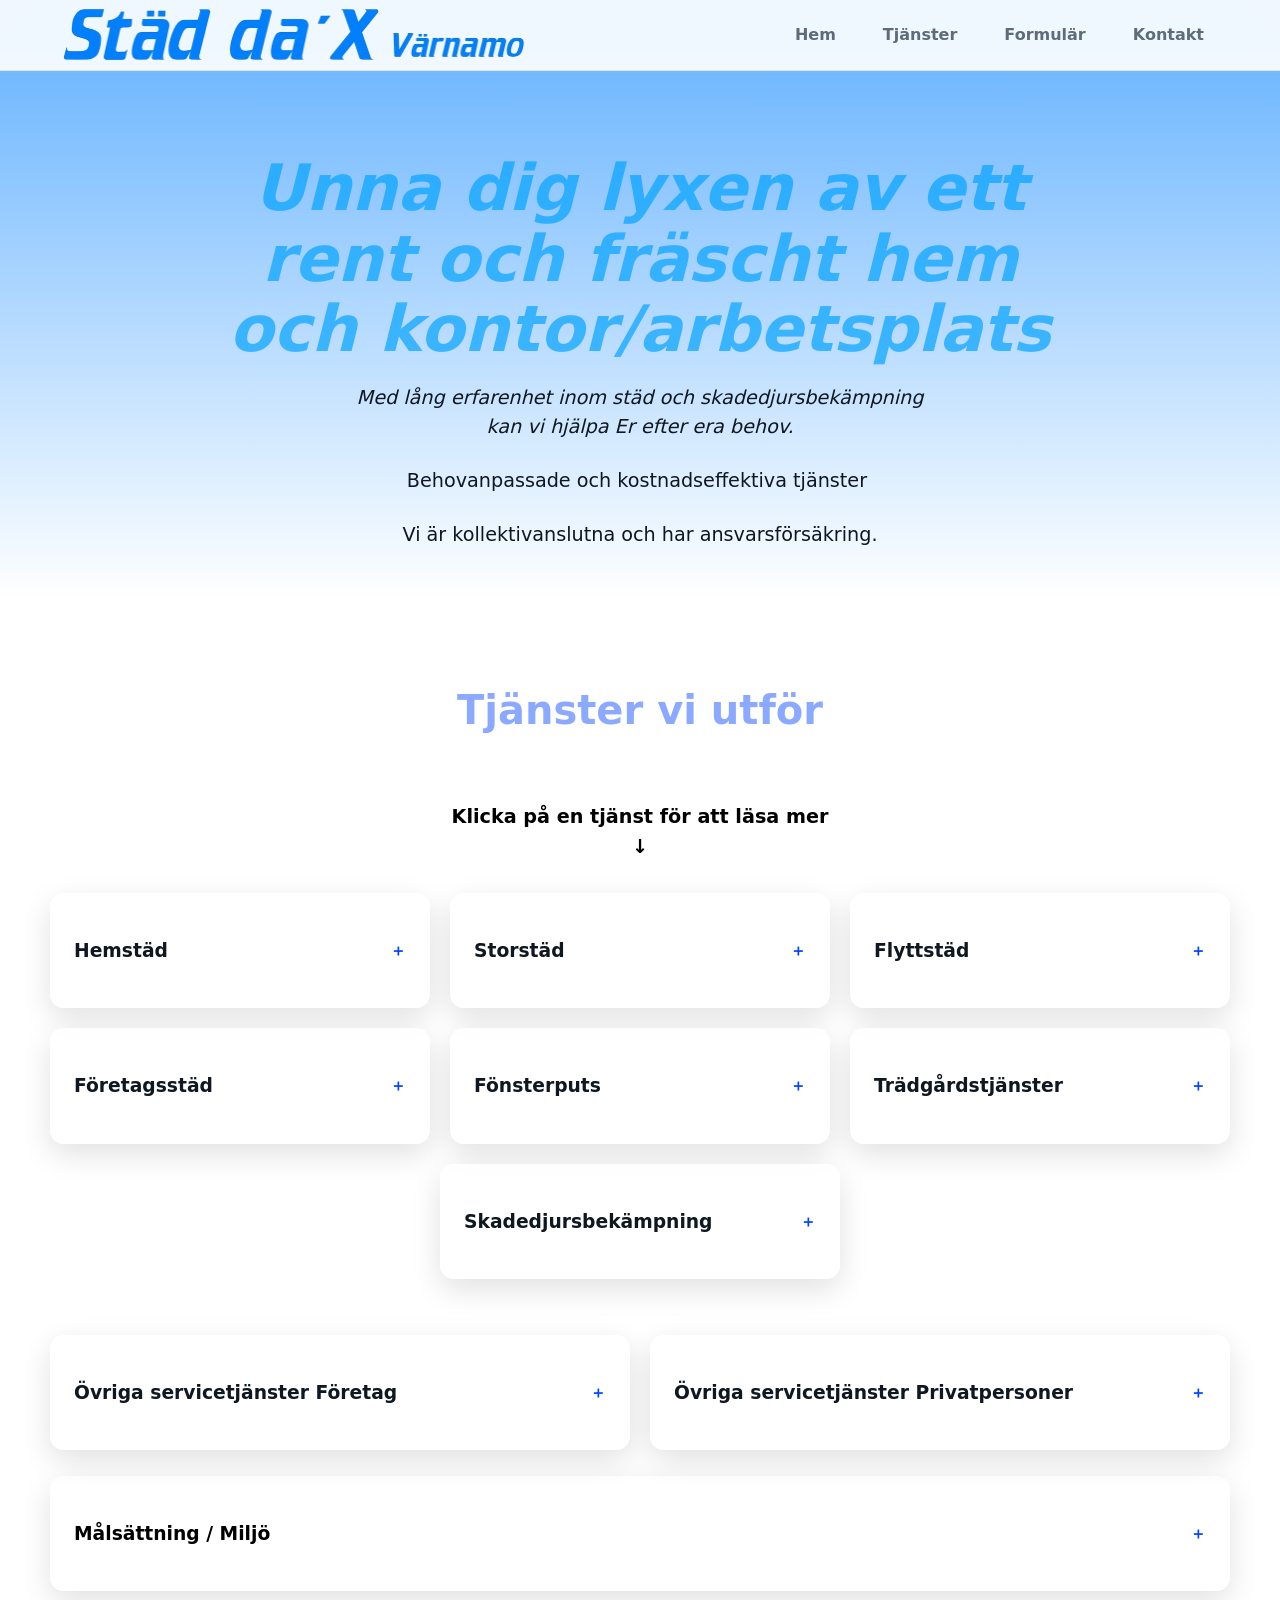
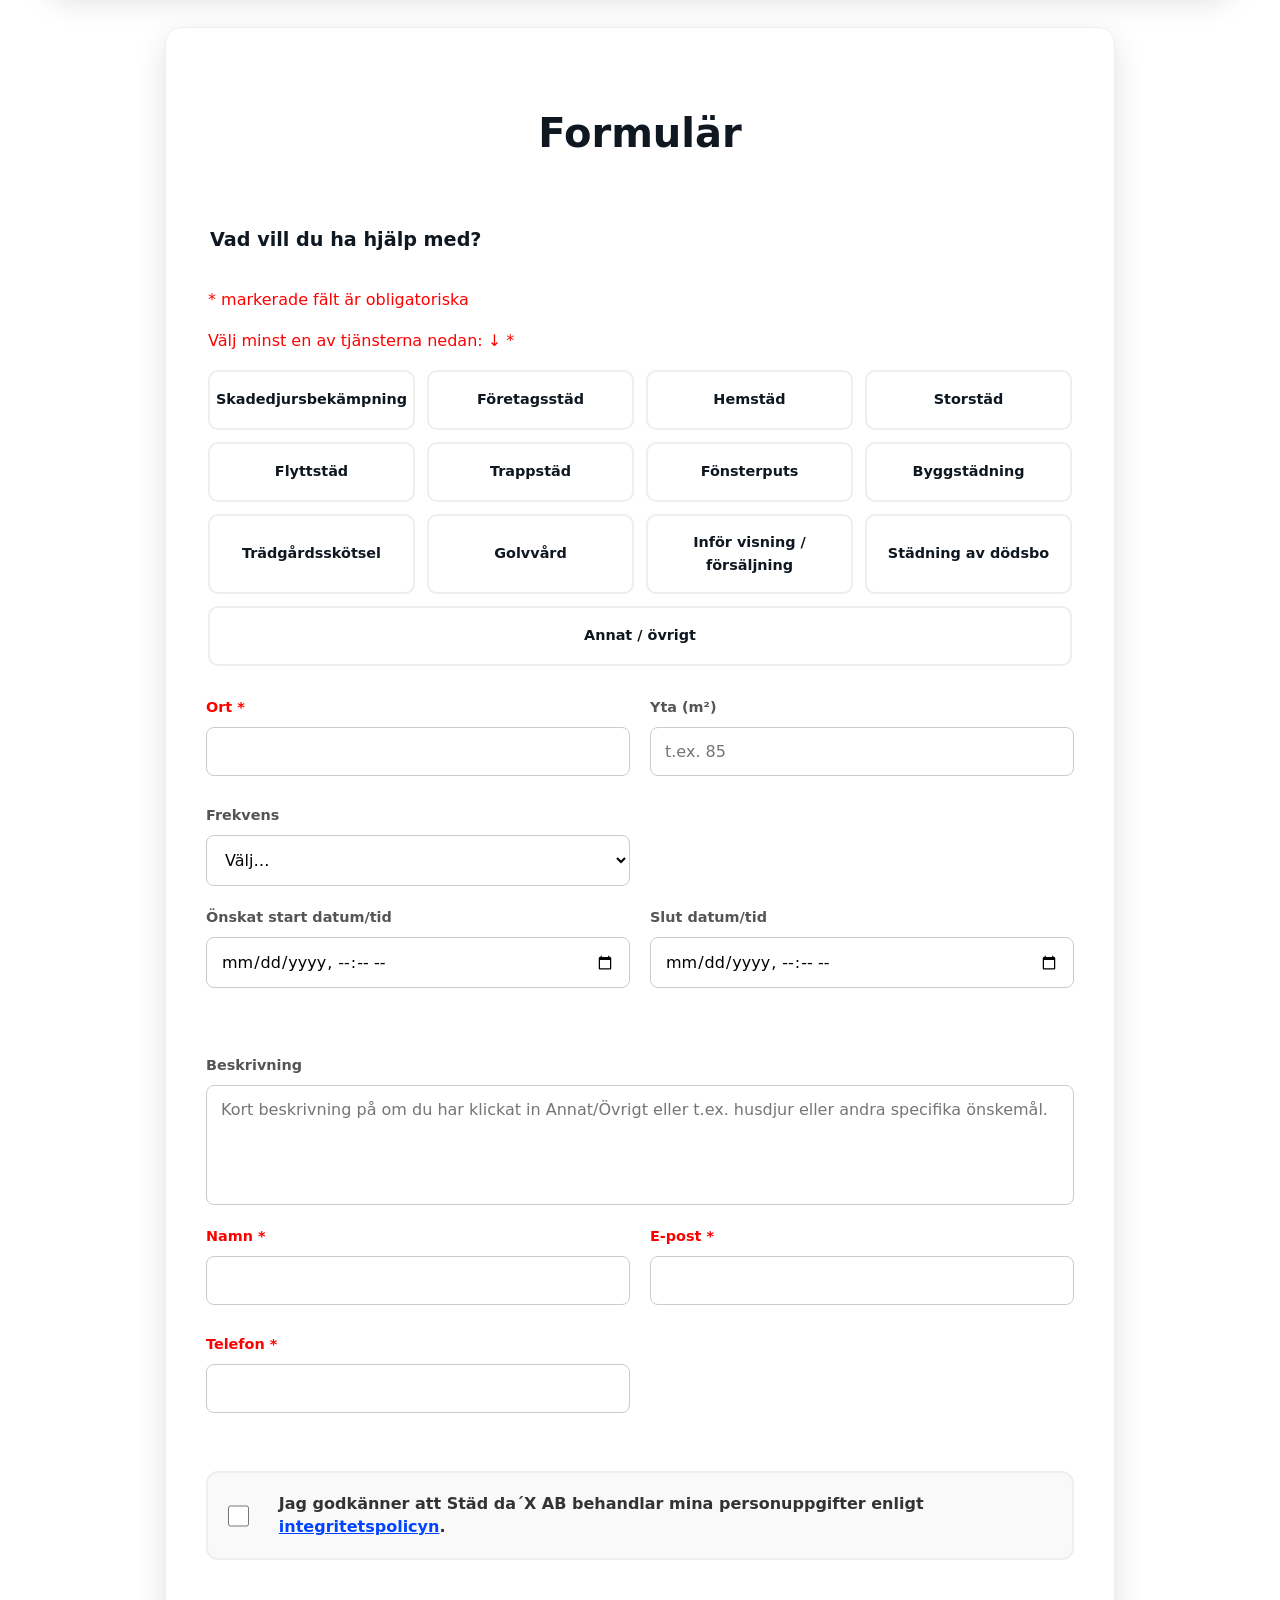
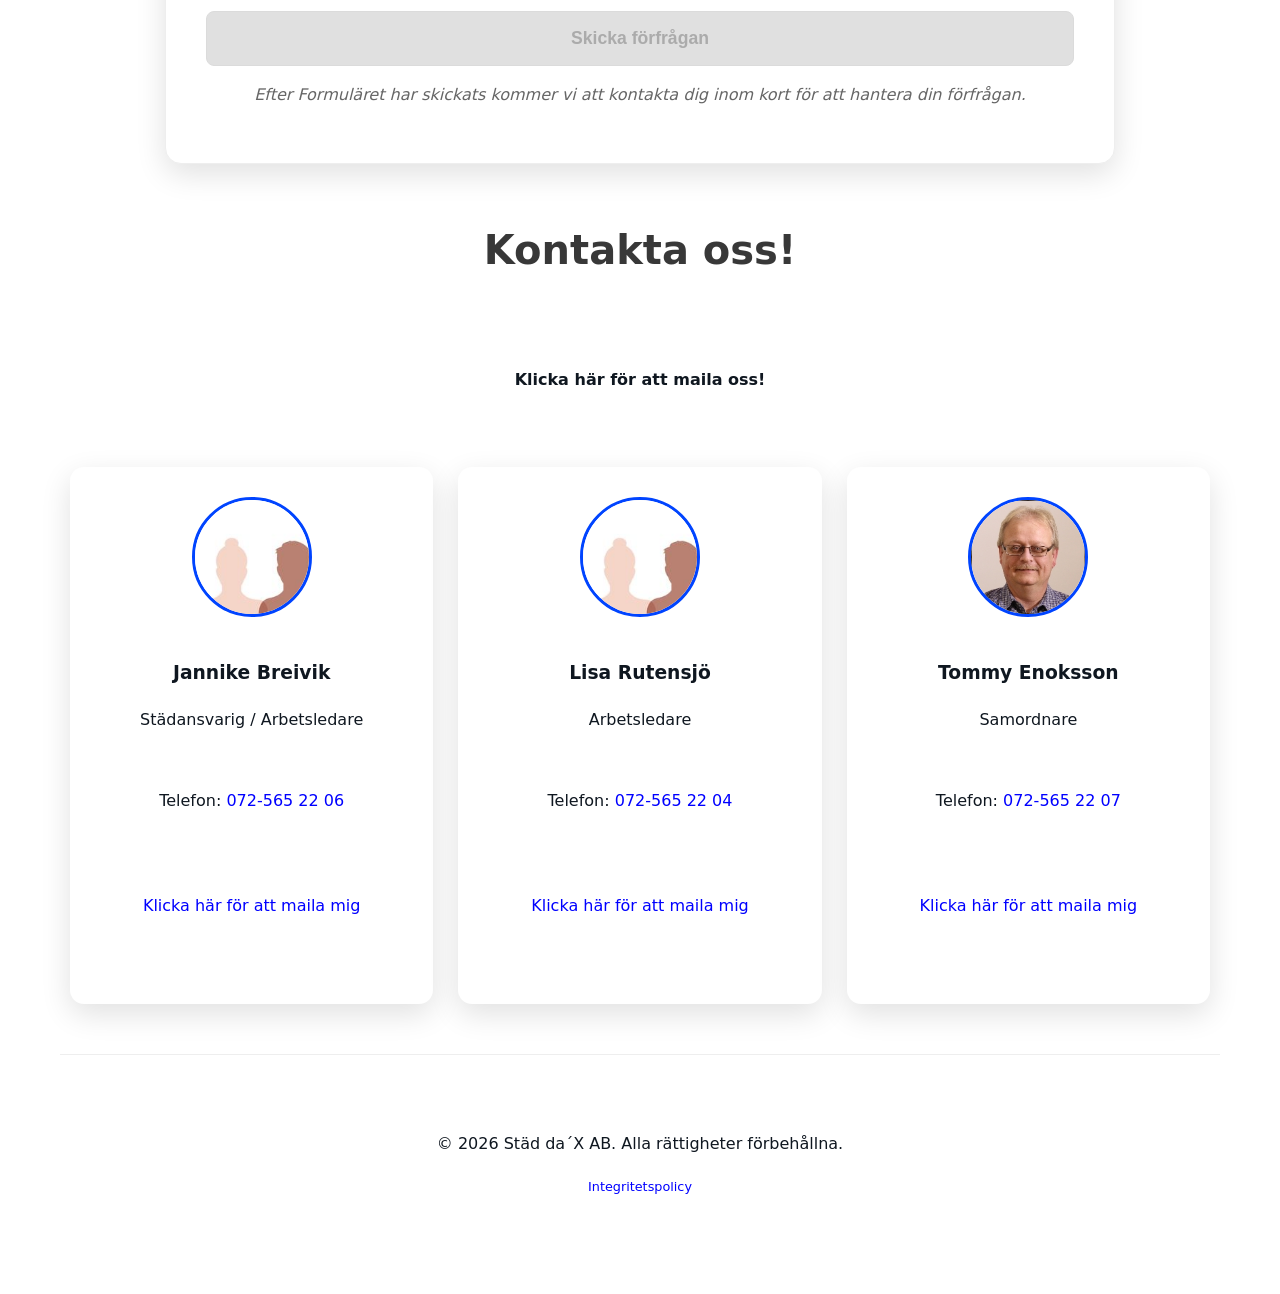
==== commit 57fe0282: "Förbättra offertformuläret med obligatoriska fält, policy-godkännande och stiljusteringar för knappa" ====
--- a/index.html
+++ b/index.html
@@ -207,13 +207,13 @@
 
 <section id="offert" class="section">
         <div class="offer-body glass offer-card">  
-           <summary><h2 style="text-align: left; color:rgb(0,0,0);"></h3></summary>
           <form id="offerForm" action="sendmail.php" method="POST" novalidate>
             <input type="text" name="website" id="website" tabindex="-1" autocomplete="off" style="position:absolute;left:-9999px;opacity:.01" aria-hidden="true">
             <h2>Formulär</h2>
             <fieldset class="services">
               <legend>Vad vill du ha hjälp med?</legend>
-              <p>Välj minst en av tjänsterna nedan: ↓ *
+              <p style="color: red;">* markerade fält är obligatoriska</p>
+              <p style="color: red;">Välj minst en av tjänsterna nedan: ↓ *
               <div class="service-grid" id="service-toggles">
                 <label><input type="checkbox" name="services[]" value="Skadedjursbekämpning"> Skadedjursbekämpning</label>
                 <label><input type="checkbox" name="services[]" value="Företagsstäd"> Företagsstäd</label>
@@ -232,7 +232,7 @@
             </fieldset>
 
             <div class="grid_wide">
-                <label>Ort *
+                <label style="color: red;">Ort *
               <input name="Ort" type="text" autocomplete="name" required/>
               <span class="error-msg"></span>
               </label>
@@ -258,27 +258,38 @@
               <label class="span-2">Beskrivning
                 <textarea name="message" placeholder="Kort beskrivning på om du har klickat in Annat/Övrigt eller t.ex. husdjur eller andra specifika önskemål."></textarea>
               </label> 
-              <label>Namn *
+              <label style="color: red;">Namn *
                 <input name="name" type="text" autocomplete="name" required />
                 <span class="error-msg"></span>
               </label>
-              <label>E-post *
+              <label style="color: red;">E-post *
                 <input name="email" type="email" autocomplete="email" required />
                 <span class="error-msg"></span>
               </label>
-              <label>Telefon *
+              <label style="color: red;">Telefon *
                 <input name="phone" type="tel" autocomplete="tel" required />
                 <span class="error-msg"></span>
               </label>
             <br>
             </div>
             <br>
-            <button class="btn primary" type="submit">Skicka förfrågan</button>
+<div class="policy-section">
+    <label class="policy-control-button">
+        <input type="checkbox" id="policy_agreement">
+        <span class="custom-checkbox"></span>
+        <span class="policy-label-text">
+            Jag godkänner att Städ da´X AB behandlar mina personuppgifter enligt 
+            <a href="integritetspolicy.html" target="_blank" onclick="event.stopPropagation();">integritetspolicyn</a>.
+        </span>
+    </label>
+</div>
+          <br>
+            <button id="submitBtn" class="btn primary" type="submit" disabled>Skicka förfrågan</button>
             <p id="formStatus" role="status" aria-live="polite" class="status"></p>
-            <p>Efter Formuläret har skickats kommer vi att kontakta dig inom kort för att hantera din förfrågan.</p>
+            <p style="text-align: center;  color: #666; font-size: 1rem;  font-style: italic;  margin-top: 15px;">
+              Efter Formuläret har skickats kommer vi att kontakta dig inom kort för att hantera din förfrågan.
+            </p>
             <p class="tiny">
-            Genom att skicka förfrågan godkänner du att Städ da´X AB behandlar dina personuppgifter för att kunna kontakta dig och lämna offert. 
-            Läs mer om hur vi hanterar dina uppgifter i vår <a style="color: blue;" href="integritetspolicy.html">integritetspolicy</a>.
             </p>
           </form>
         </div>
--- a/styles.css
+++ b/styles.css
@@ -353,7 +353,85 @@
   display: block;
 }
 
-
+/* 1. Tvinga stil på knappen när den är inaktiverad */
+.offer-card button#submitBtn:disabled,
+.offer-card .btn.primary:disabled {
+    background: #d3d3d3 !important;
+    background-color: #d3d3d3 !important;
+    color: #888888 !important;
+    border: 1px solid #cccccc !important;
+    cursor: not-allowed !important;
+    opacity: 0.7 !important;
+    filter: grayscale(100%) !important;
+    box-shadow: none !important;
+    transform: none !important;
+}
+
+/* 2. Tvinga muspekare och opacity när den är aktiv */
+.offer-card button#submitBtn:not(:disabled) {
+    cursor: pointer !important;
+    opacity: 1 !important;
+    filter: none !important;
+}
+
+.policy-section {
+    margin: 25px 0;
+}
+
+.policy-control-button {
+    display: flex;
+    align-items: center;
+    gap: 15px;
+    padding: 20px;
+    background: #f9f9f9;
+    border: 2px solid #eee;
+    border-radius: 12px;
+    cursor: pointer;
+    transition: all 0.2s ease-in-out;
+    user-select: none;
+}
+
+/* Hover-effekt */
+.policy-control-button:hover {
+    border-color: var(--brand);
+    background: #ffffff;
+    box-shadow: 0 4px 12px rgba(0, 0, 0, 0.05);
+}
+
+/* När checkboxen är ikryssad */
+.policy-control-button:has(input:checked) {
+    border-color: #28a745; /* Grön ram för godkänt */
+    background: rgba(40, 167, 69, 0.05);
+}
+
+/* Göm standard-checkboxen men behåll den för tillgänglighet */
+.policy-control-button input[type="checkbox"] {
+    width: 22px;
+    height: 22px;
+    margin: 0;
+    cursor: pointer;
+    accent-color: #28a745; /* Gör bocken grön när vald */
+}
+
+.policy-label-text {
+    font-size: 1rem;
+    font-weight: 600;
+    color: #333;
+    line-height: 1.4;
+}
+
+.policy-label-text a {
+    color: var(--brand);
+    text-decoration: underline;
+}
+
+/* Mobilanpassning */
+@media (max-width: 600px) {
+    .policy-control-button {
+        padding: 15px;
+        font-size: 0.9rem;
+    }
+}
 
 /* ==========================================================================
    5) KONTAKT & FOOTER
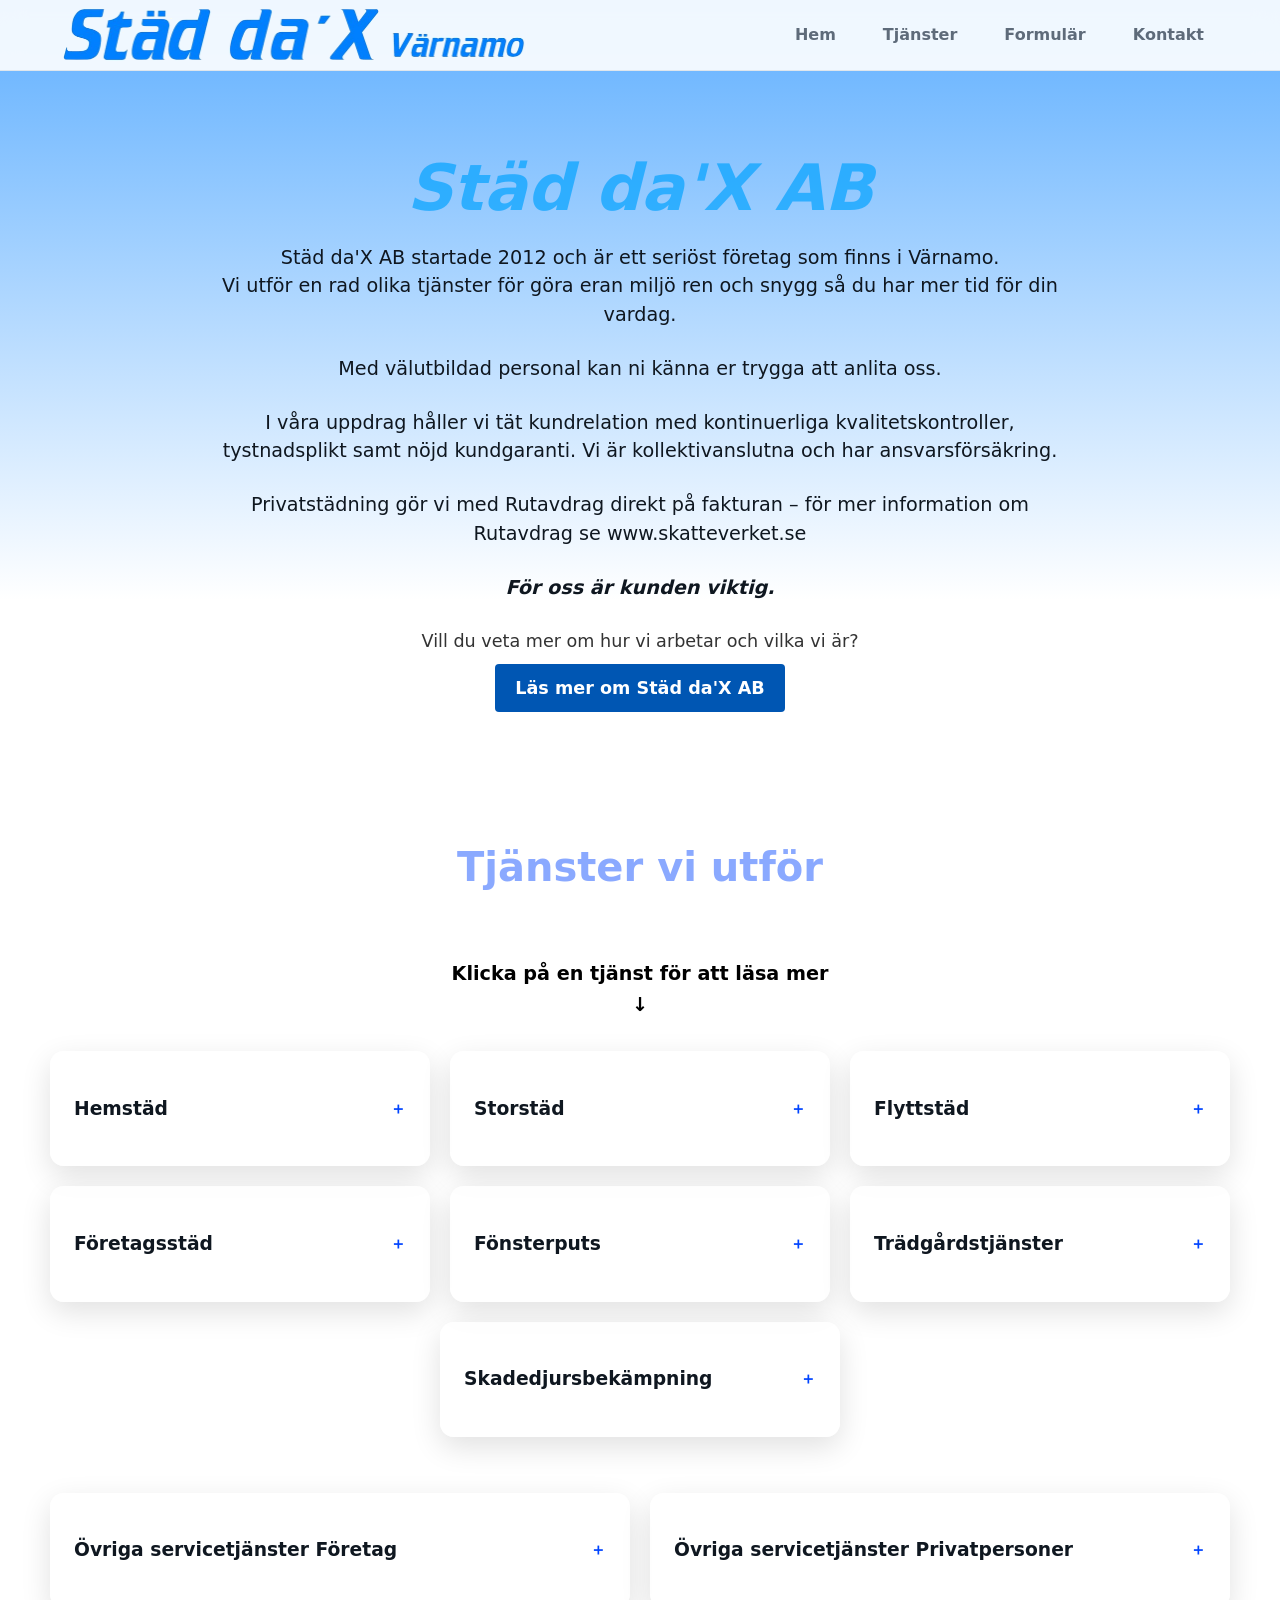
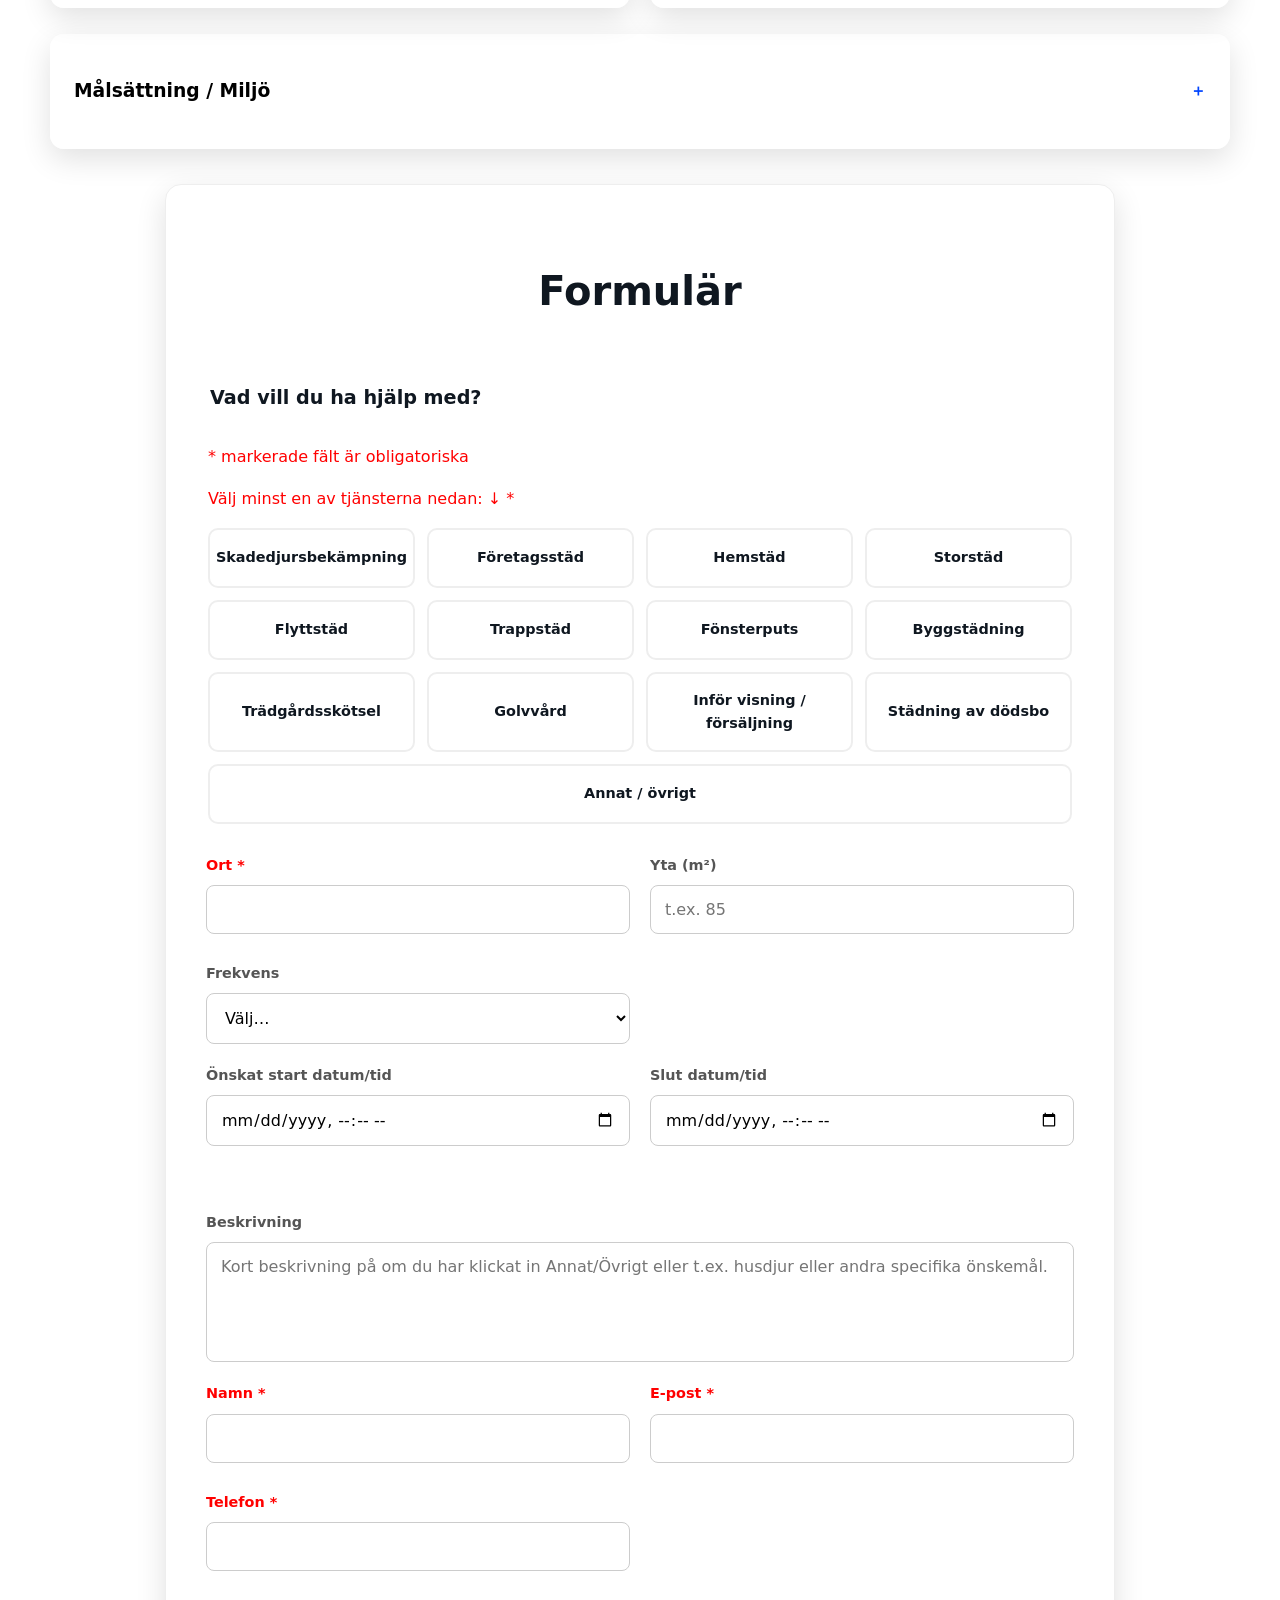
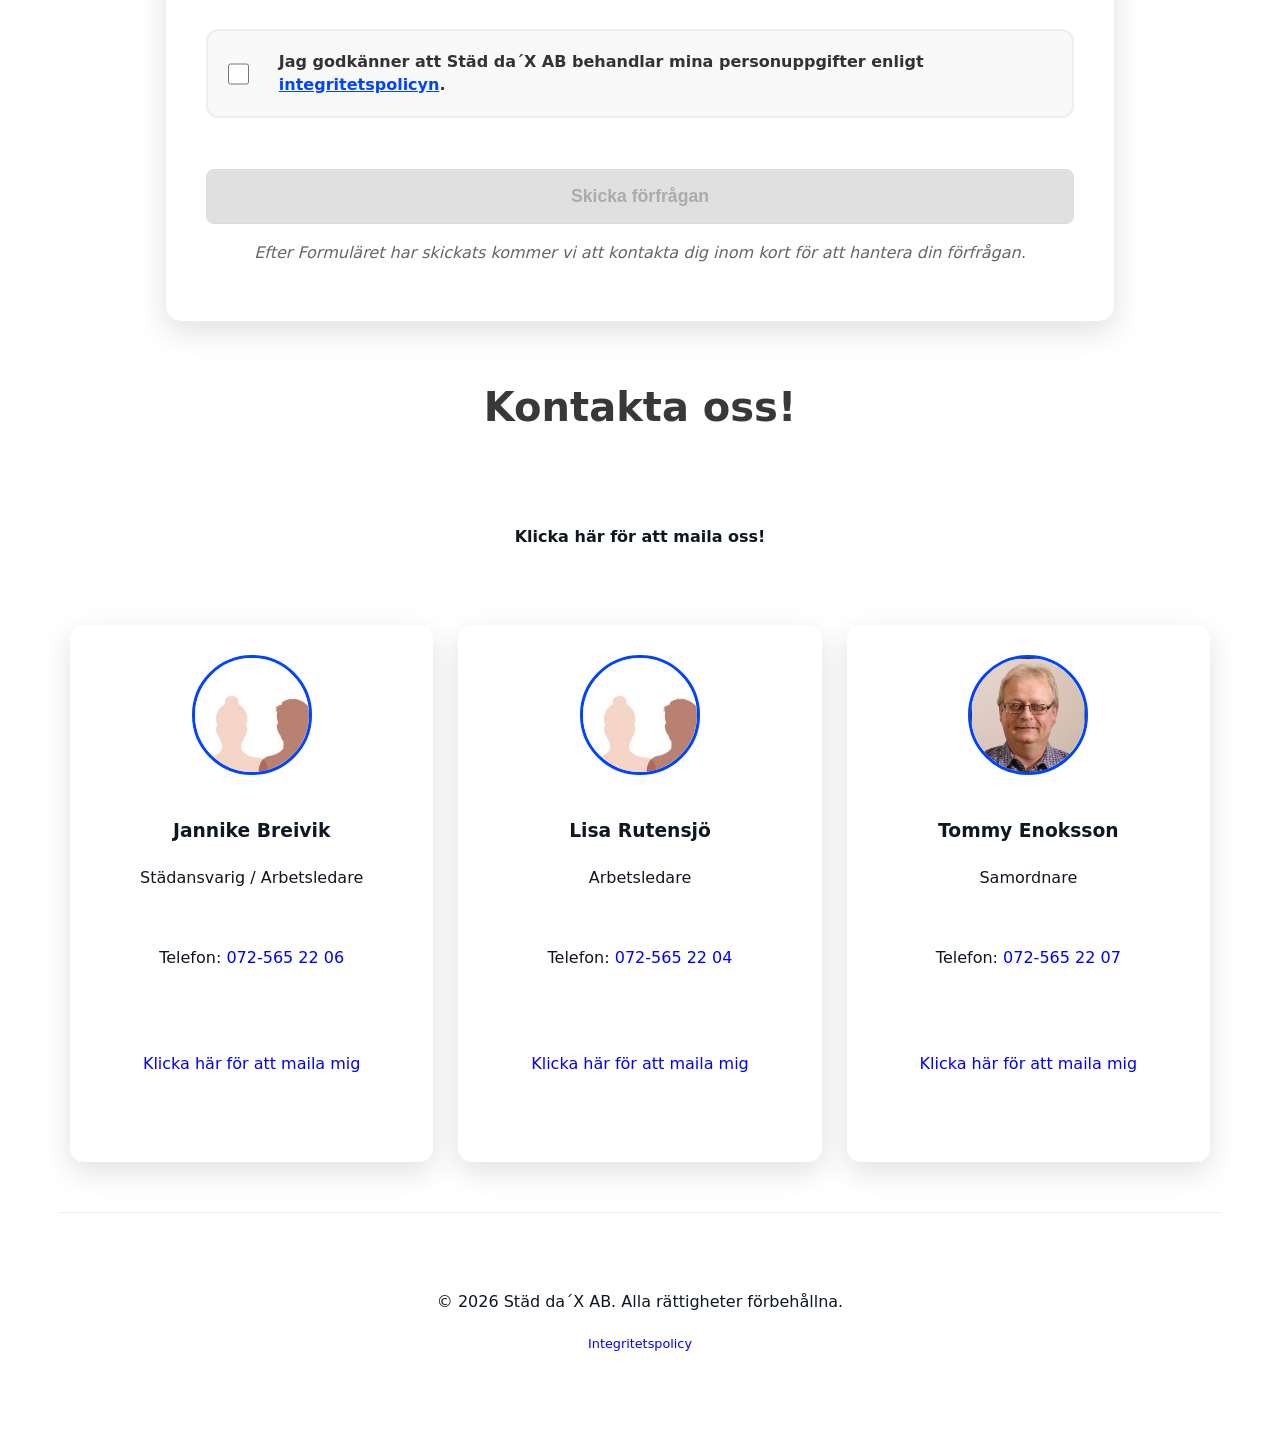
==== commit e1836e24: "Förbättra startsidan med ny hero-sektion och uppdatera innehåll för att bättre beskriva företaget Lä" ====
--- a/index.html
+++ b/index.html
@@ -32,17 +32,38 @@
 </header>
 
   <main id="top">
-    <section class="hero">
-      <div class="hero-inner">
-        <div class="hero-copy">
-          <h2 id="Hero-header-text" style="color: rgba(0, 162, 255, 0.685);; text-align: center; font-style: italic;">Unna dig lyxen av ett rent och fräscht hem och kontor/arbetsplats</h2>
-          <p style="font-style: italic; text-align: center; font-size: 1.2rem;">Med lång erfarenhet inom städ och skadedjursbekämpning <br> kan vi hjälpa Er efter era behov.
-          </p>
-            <p style="text-align: center; font-size: 1.2rem;">Behovanpassade och kostnadseffektiva tjänster <br> </p> 
-            <p style=" text-align: center; font-size: 1.2rem;">Vi är kollektivanslutna och har ansvarsförsäkring.</p>
+<section class="hero">
+  <div class="hero-inner">
+    <div class="hero-copy">
+      <h2 id="Hero-header-text" style="color: rgba(0, 162, 255, 0.685); text-align: center; font-style: italic;">Städ da'X AB</h2>
+      
+      <p style="text-align: center; font-size: 1.2rem;">
+        Städ da'X AB startade 2012 och är ett seriöst företag som finns i Värnamo.<br> Vi utför en rad olika tjänster för göra eran miljö ren och snygg så du har mer tid för din vardag.
+      </p>
+
+      <p style="text-align: center; font-size: 1.2rem;">
+        Med välutbildad personal kan ni känna er trygga att anlita oss.
+      </p>
+
+      <p style="text-align: center; font-size: 1.2rem;">
+        I våra uppdrag håller vi tät kundrelation med kontinuerliga kvalitetskontroller, tystnadsplikt samt nöjd kundgaranti. Vi är kollektivanslutna och har ansvarsförsäkring.
+      </p>
+
+      <p style="text-align: center; font-size: 1.2rem;">
+        Privatstädning gör vi med Rutavdrag direkt på fakturan – för mer information om Rutavdrag se <a href="https://www.skatteverket.se" target="_blank">www.skatteverket.se</a>
+      </p>
+
+      <p style="text-align: center; font-size: 1.2rem; font-style: italic; font-weight: bold;">
+        För oss är kunden viktig.
+      </p>
+
+<div style="margin: 20px 0;">
+    <p style="font-size: 1.1rem; color: #333; margin-bottom: 10px;">Vill du veta mer om hur vi arbetar och vilka vi är?</p>
+    <a href="OmOss.html" style="display: inline-block; background-color: #0056b3; color: white; padding: 10px 20px; text-decoration: none; border-radius: 4px; font-weight: bold; font-size: 1.1rem;">Läs mer om Städ da'X AB</a>
+</div>
     </div>
-      </div>
-    </section>
+  </div>
+</section>
 
     <section id="tjanster" class="section">
       <h2 style="color: rgba(0, 68, 255, 0.459);">Tjänster vi utför</h2>
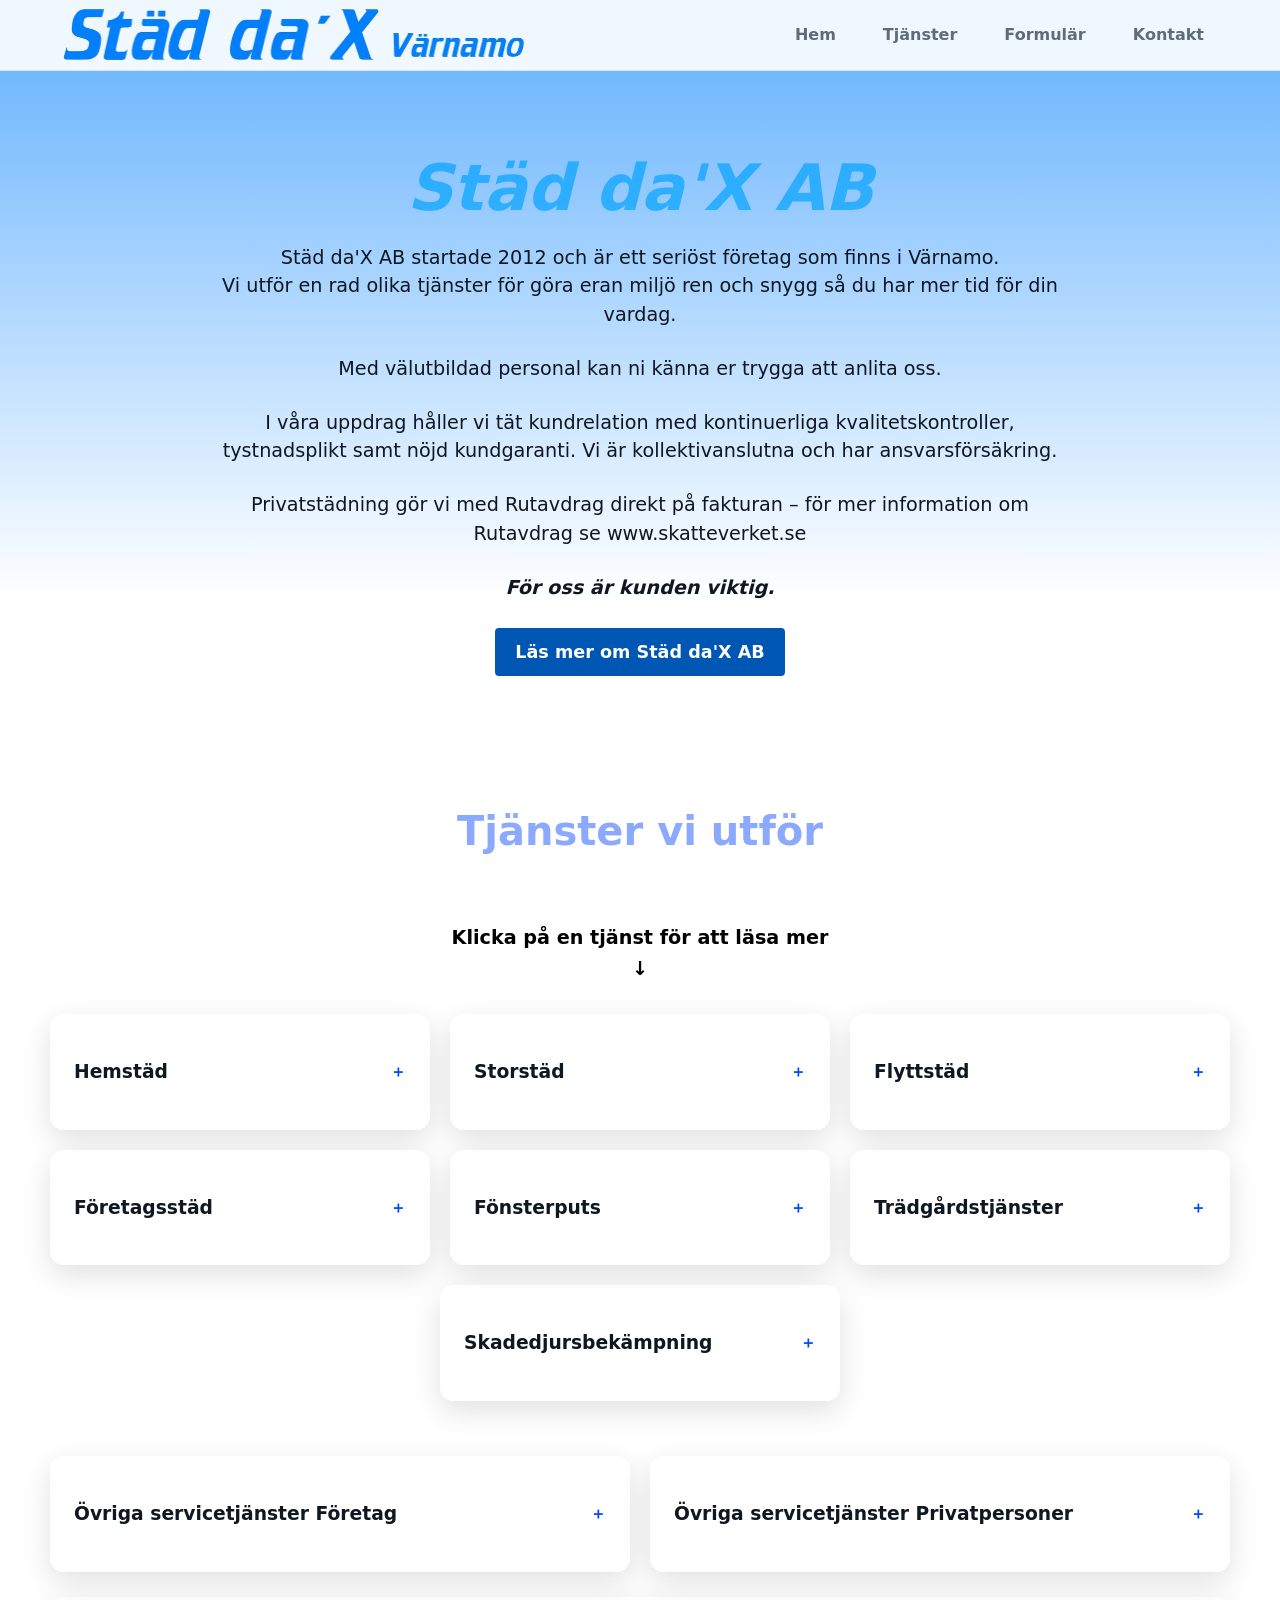
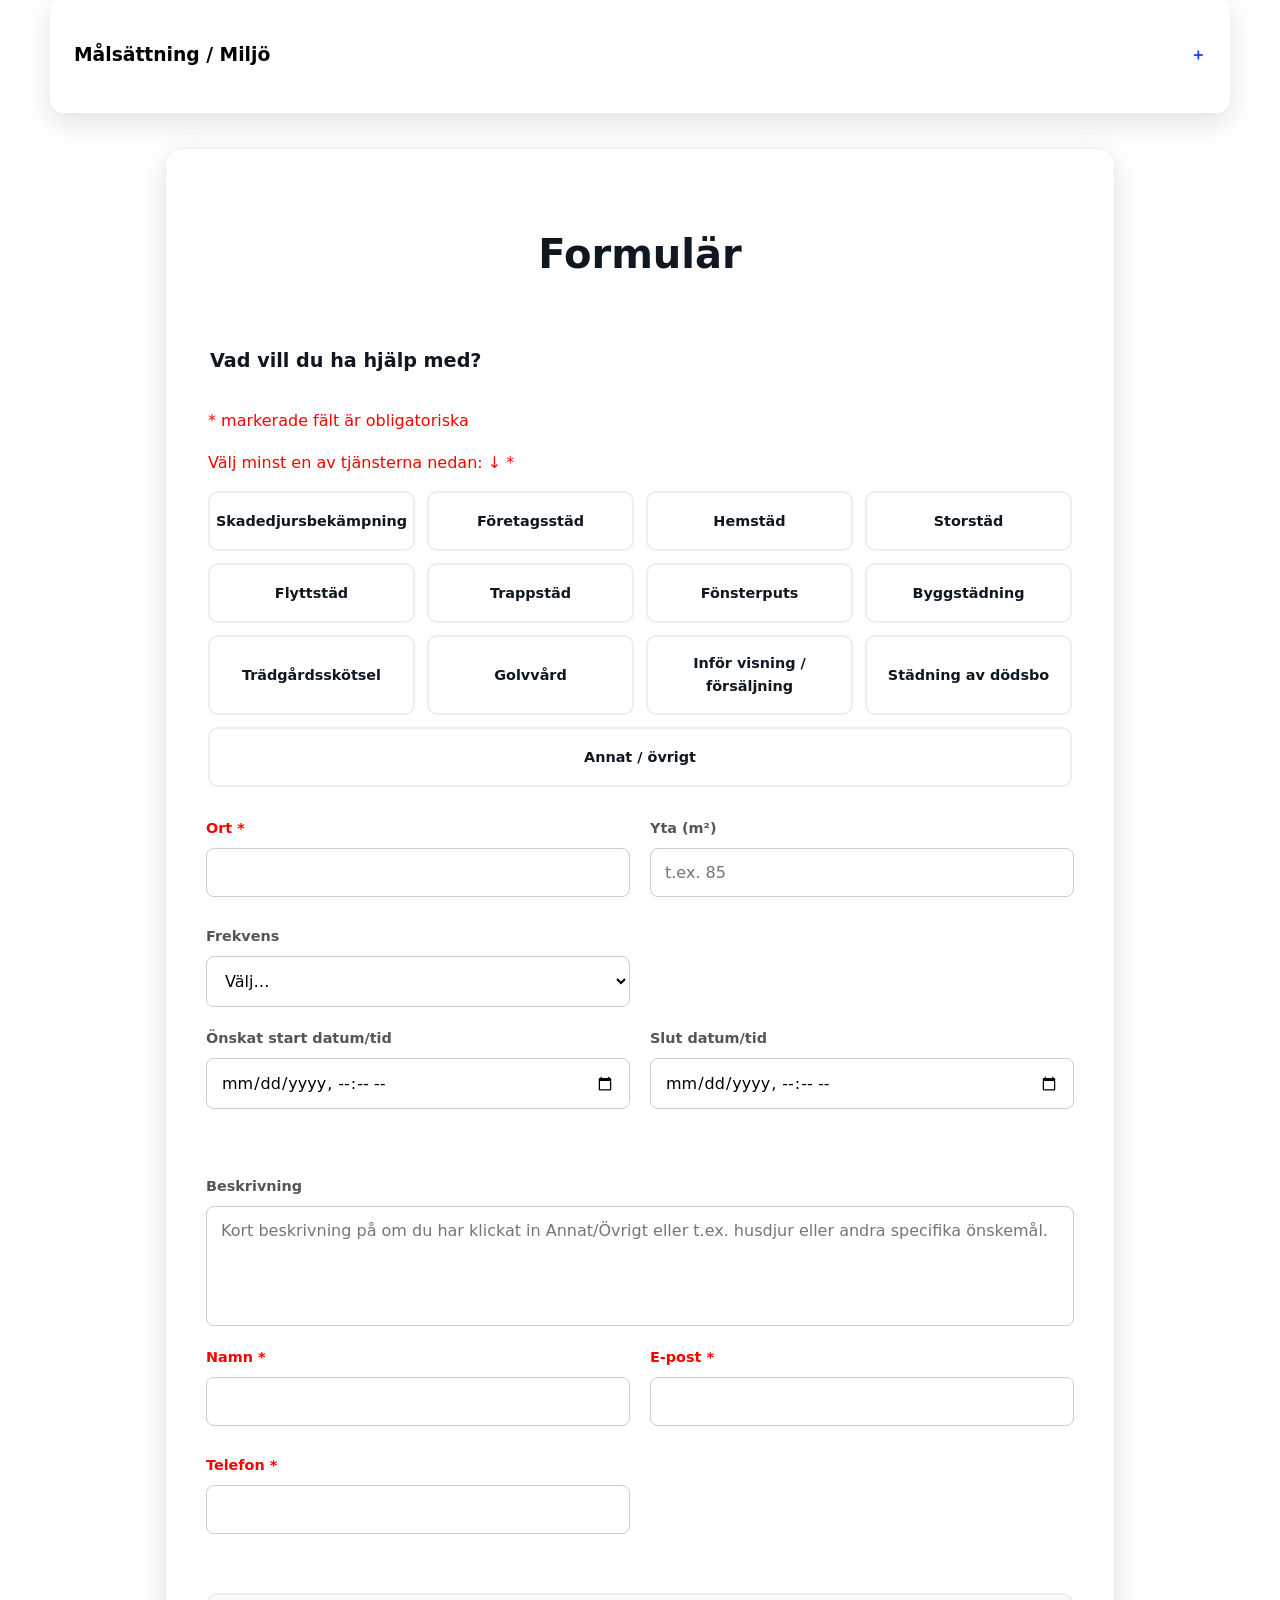
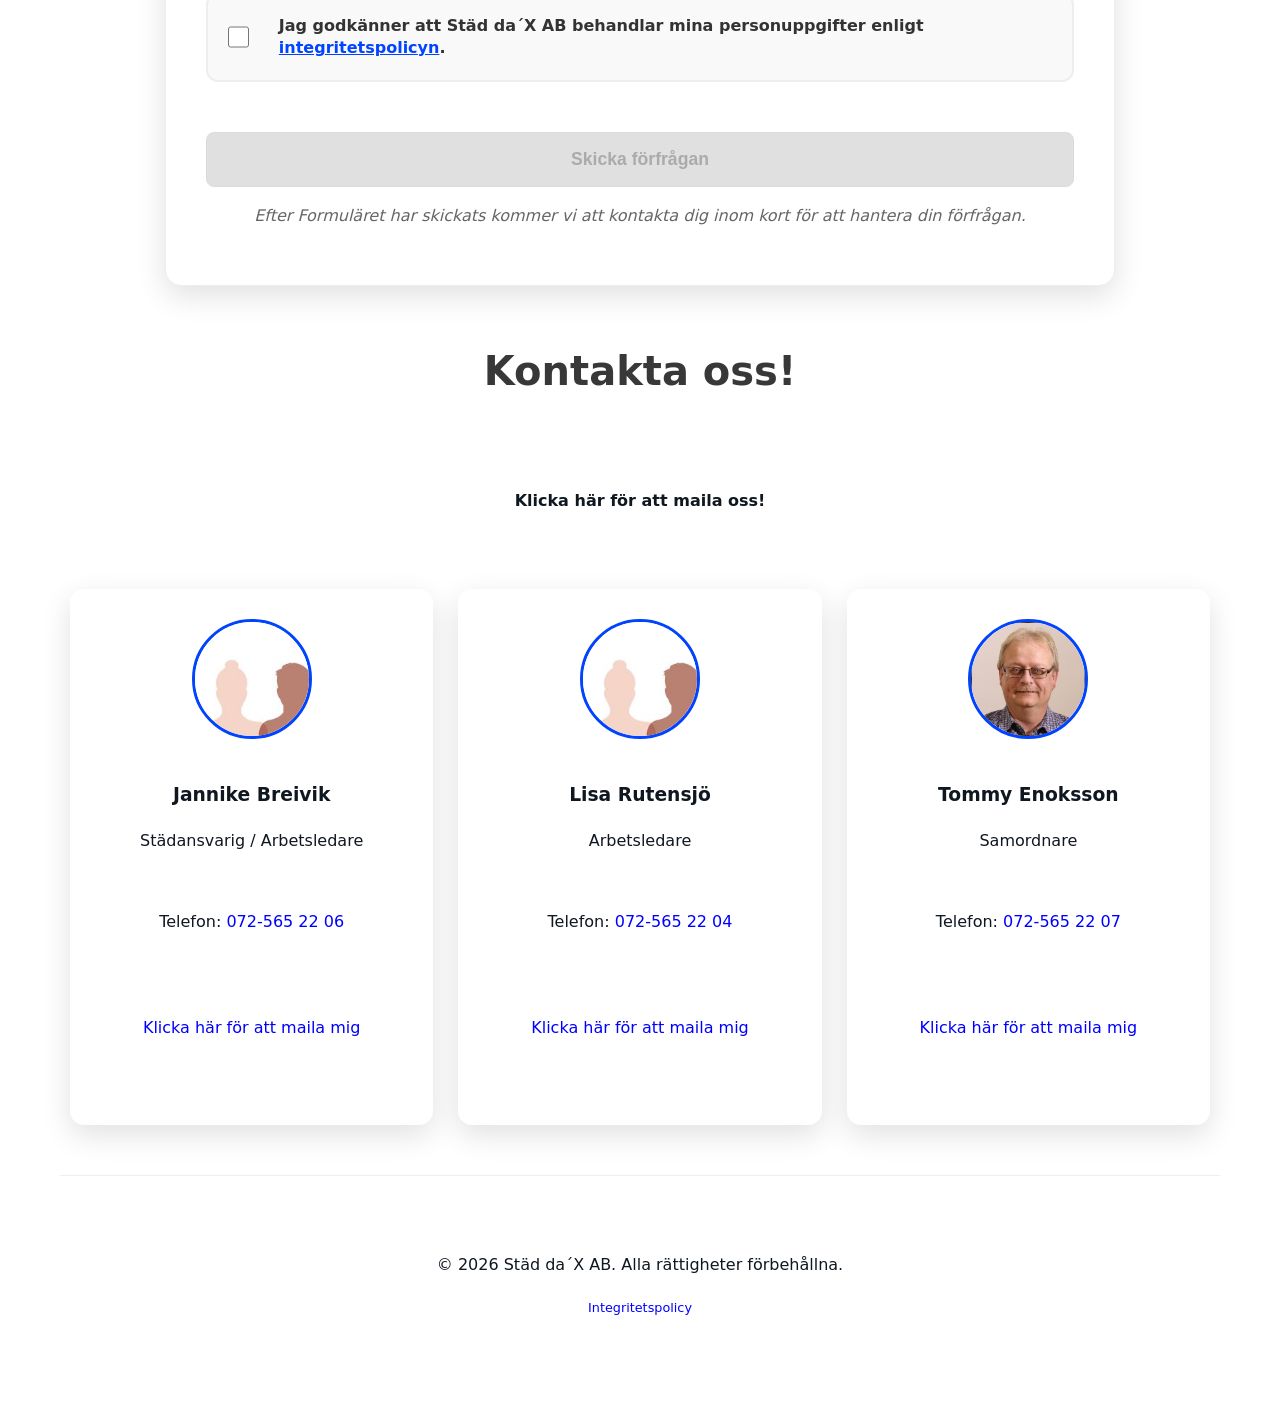
==== commit 9673e890: "Förbättra innehållet på "Om oss"-sidan och ta bort överflödig text från startsidan" ====
--- a/index.html
+++ b/index.html
@@ -58,7 +58,6 @@
       </p>
 
 <div style="margin: 20px 0;">
-    <p style="font-size: 1.1rem; color: #333; margin-bottom: 10px;">Vill du veta mer om hur vi arbetar och vilka vi är?</p>
     <a href="OmOss.html" style="display: inline-block; background-color: #0056b3; color: white; padding: 10px 20px; text-decoration: none; border-radius: 4px; font-weight: bold; font-size: 1.1rem;">Läs mer om Städ da'X AB</a>
 </div>
     </div>
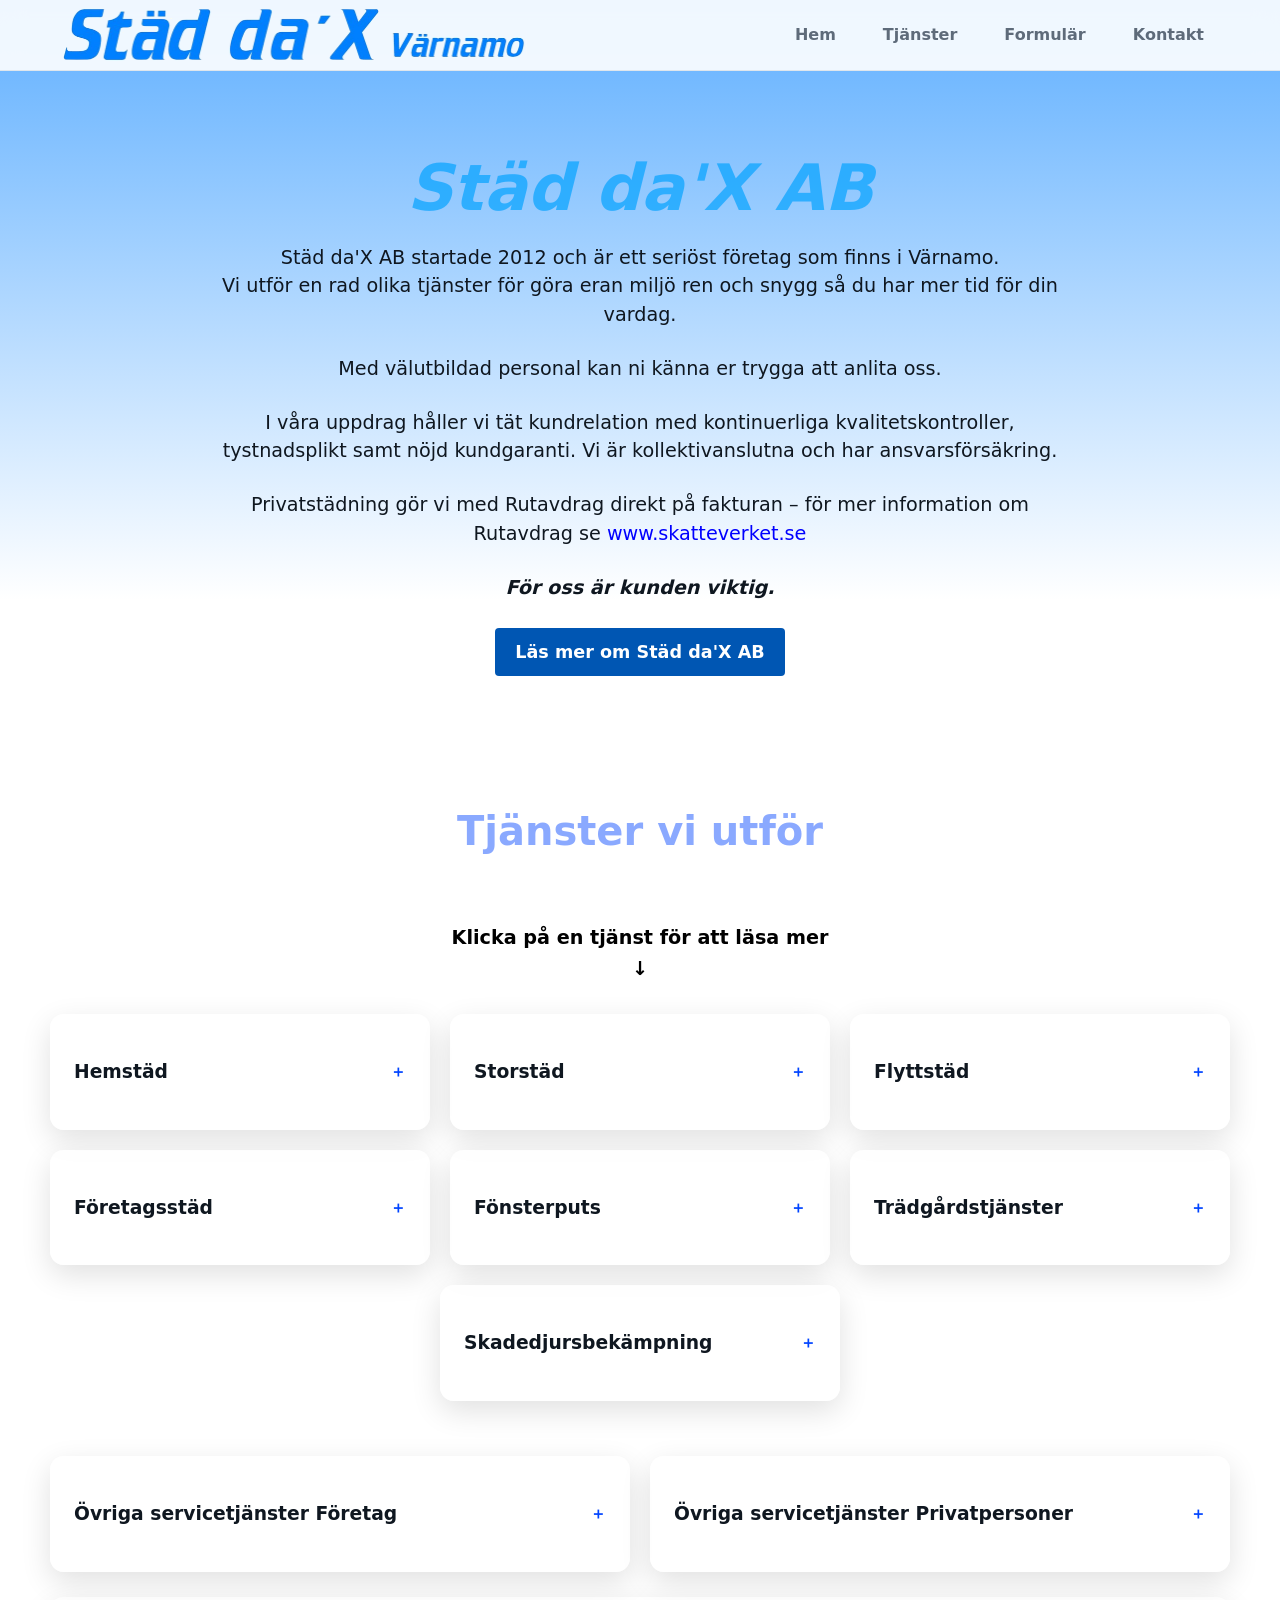
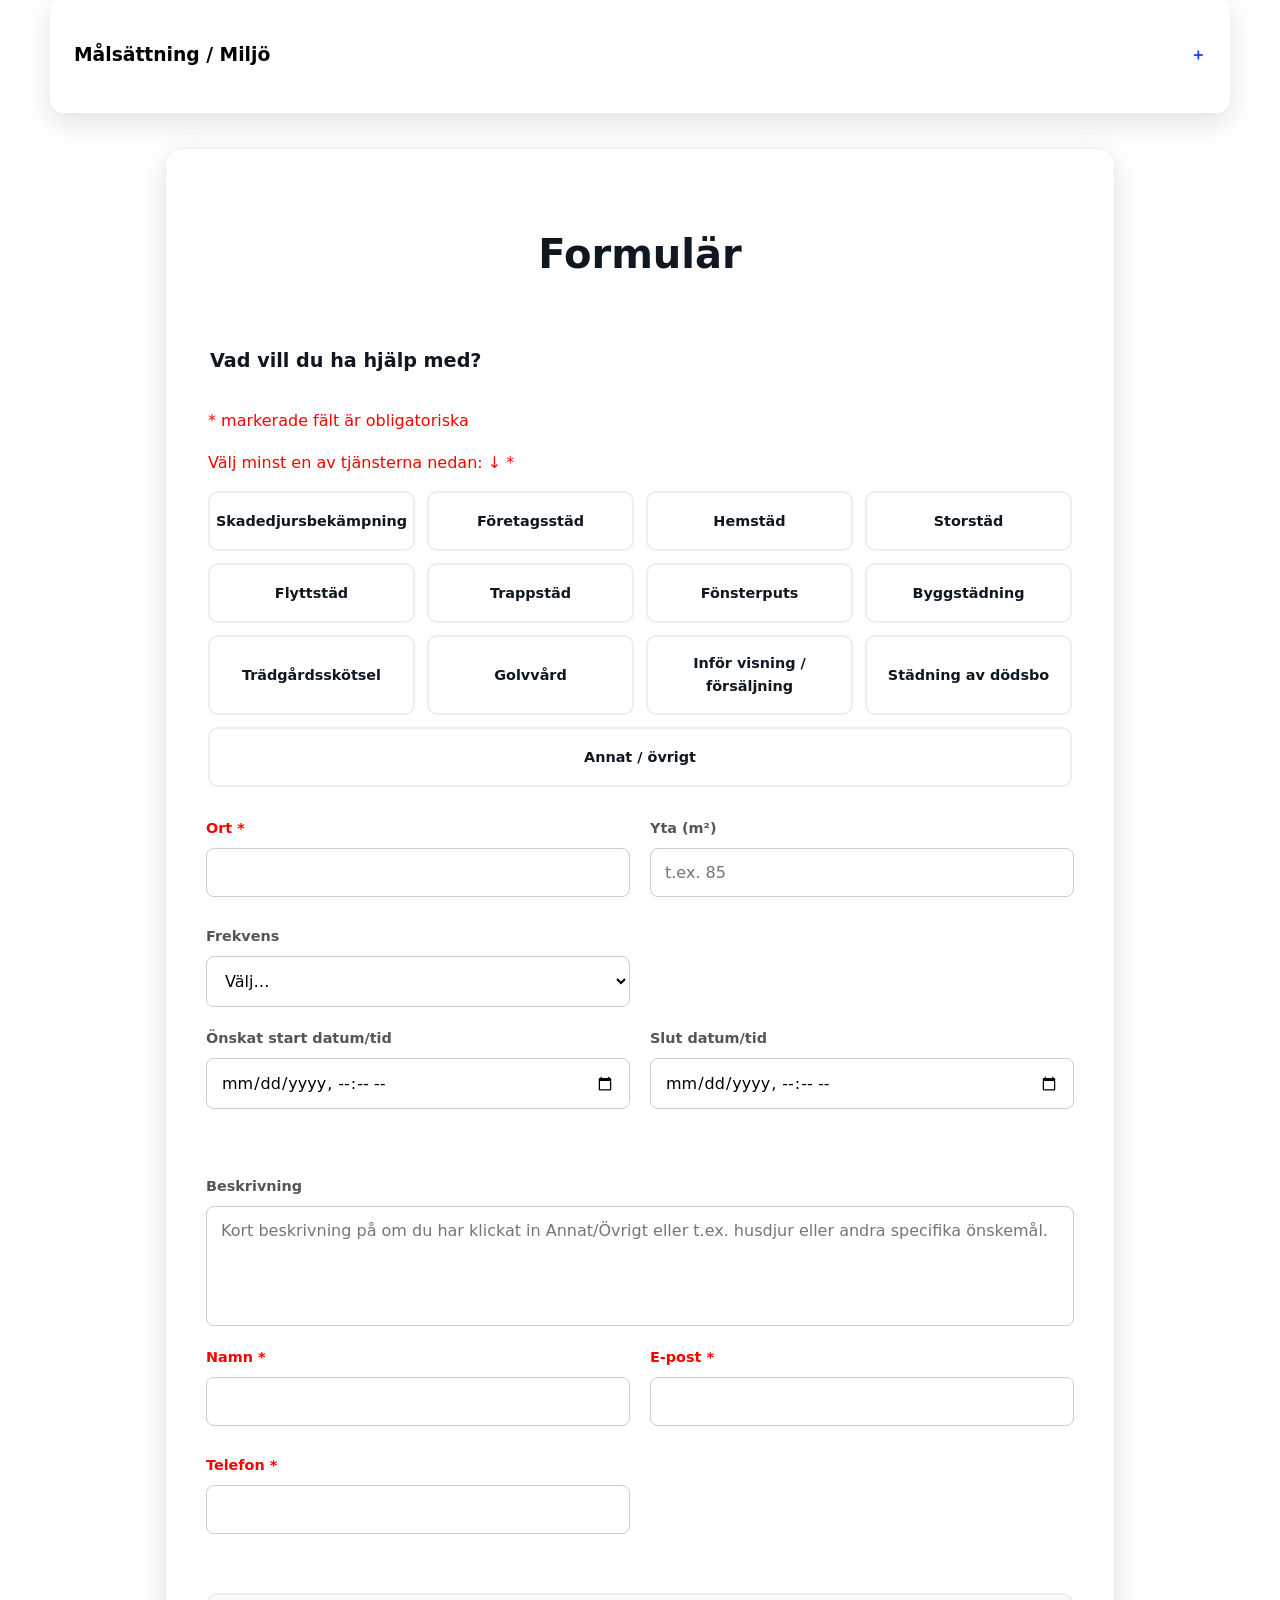
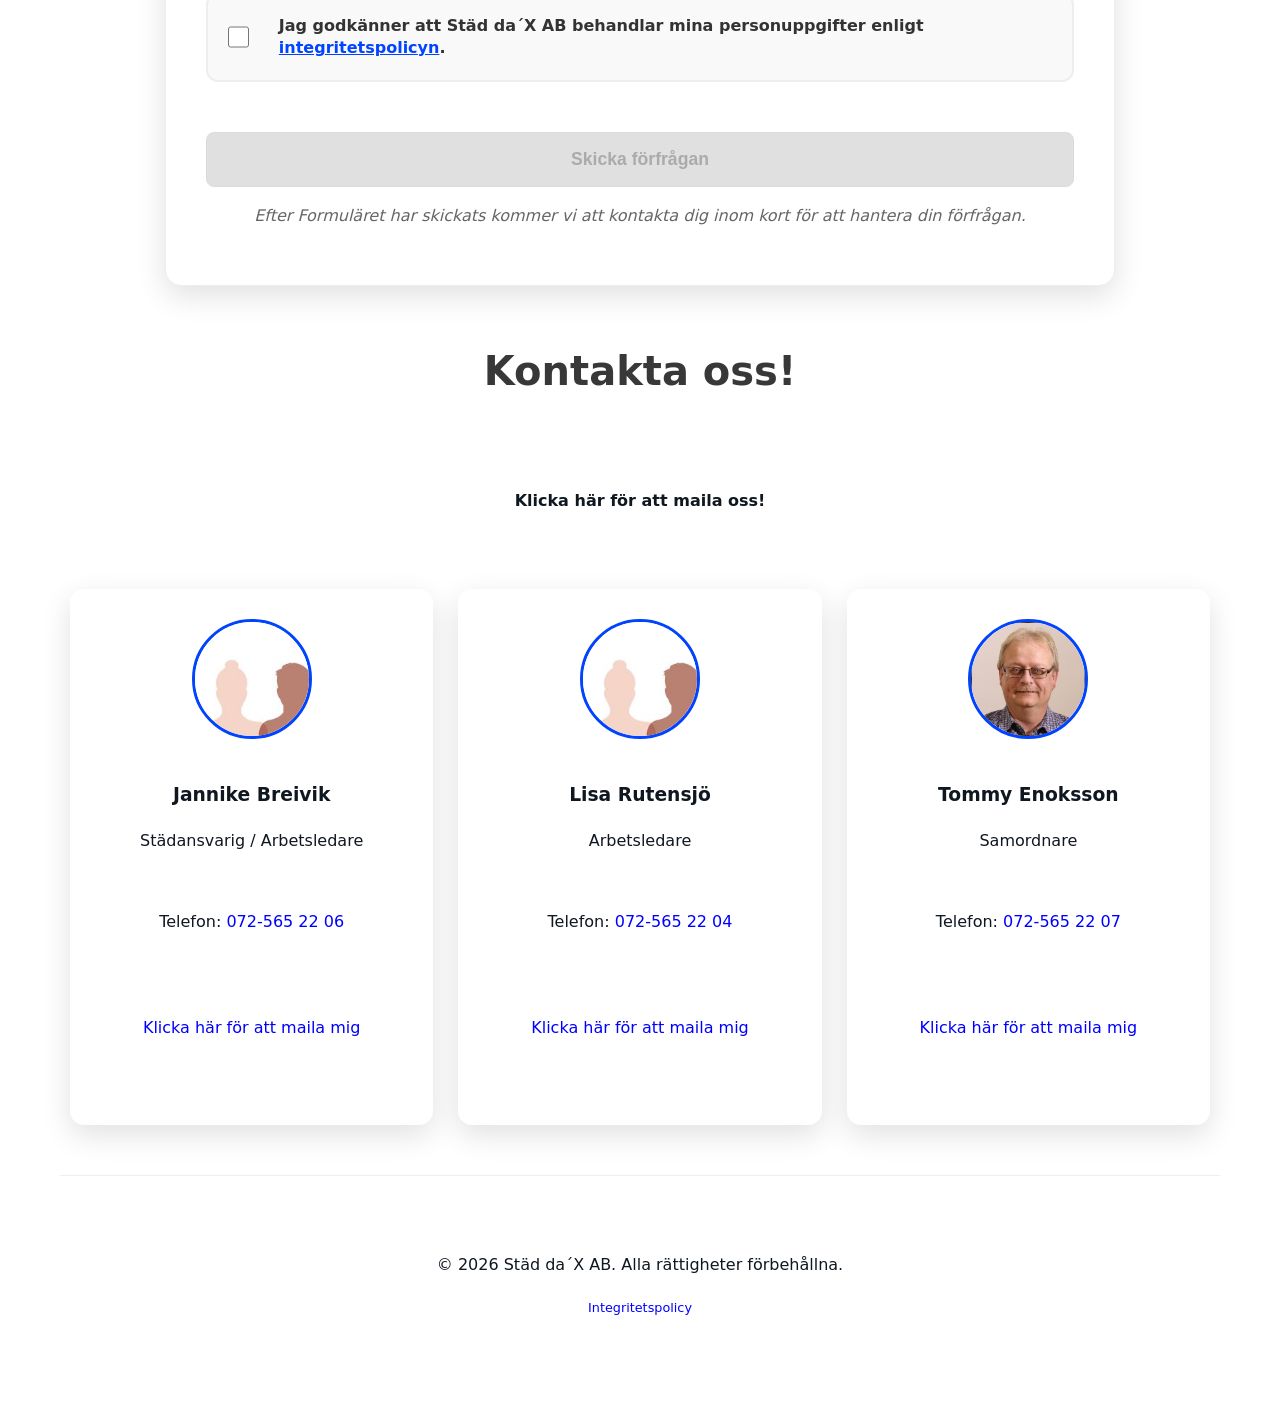
==== commit 1de40baa: "Förbättra innehållet på "Om oss"-sidan och justera länkstil på startsidan" ====
--- a/index.html
+++ b/index.html
@@ -50,7 +50,7 @@
       </p>
 
       <p style="text-align: center; font-size: 1.2rem;">
-        Privatstädning gör vi med Rutavdrag direkt på fakturan – för mer information om Rutavdrag se <a href="https://www.skatteverket.se" target="_blank">www.skatteverket.se</a>
+        Privatstädning gör vi med Rutavdrag direkt på fakturan – för mer information om Rutavdrag se <a style="color: blue;" href="https://www.skatteverket.se" target="_blank">www.skatteverket.se</a>
       </p>
 
       <p style="text-align: center; font-size: 1.2rem; font-style: italic; font-weight: bold;">
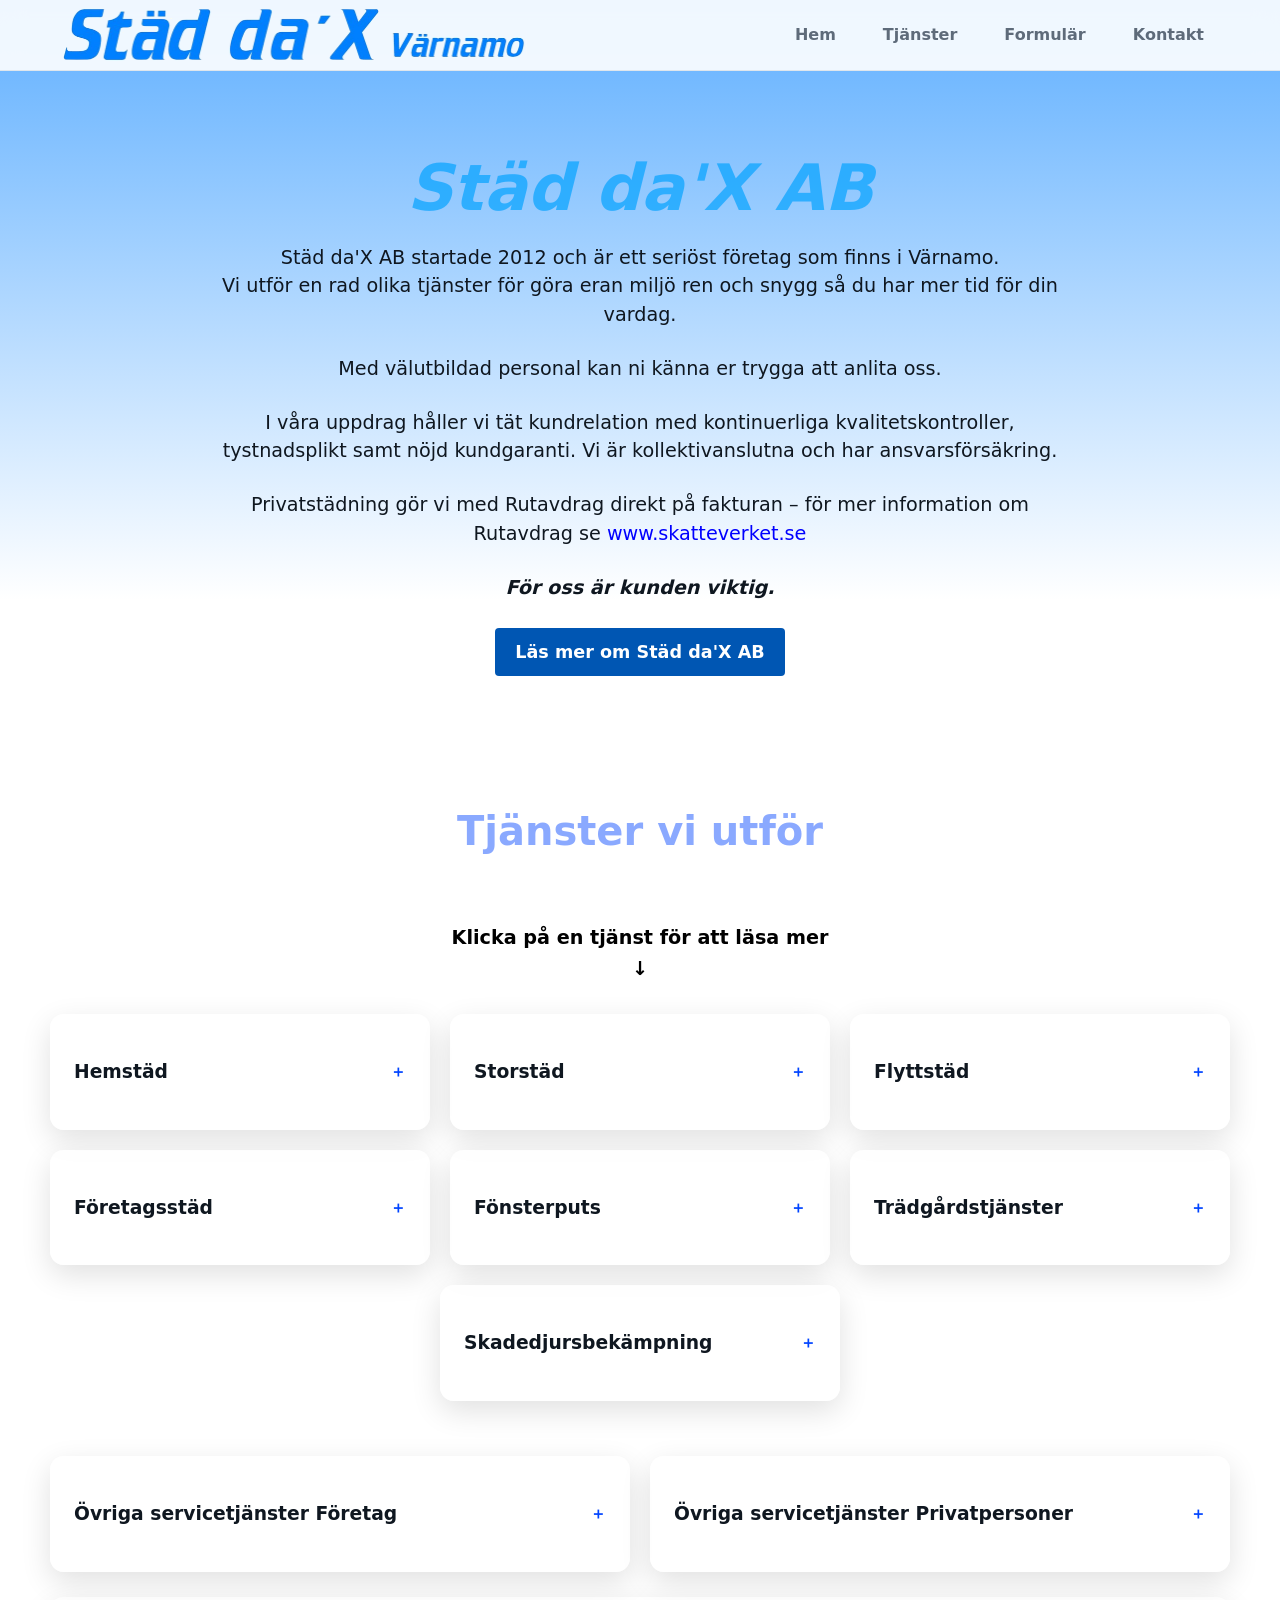
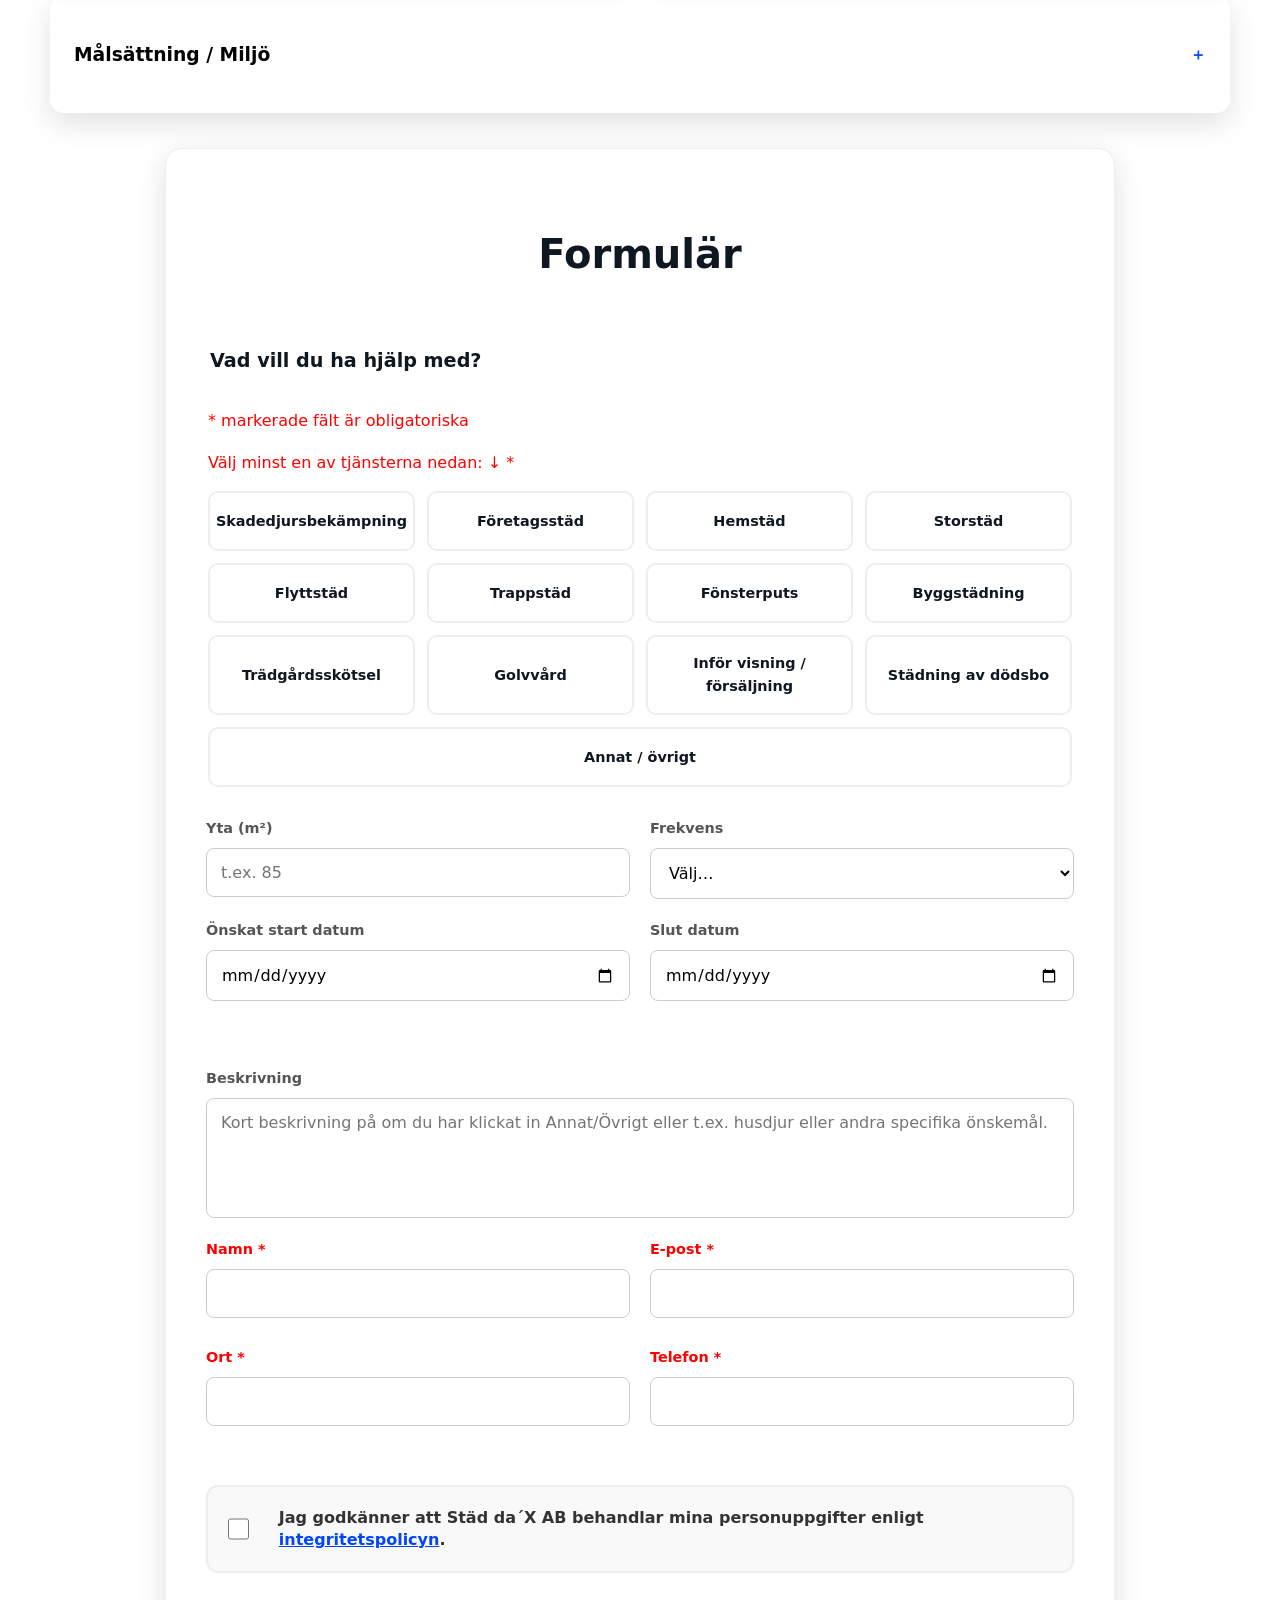
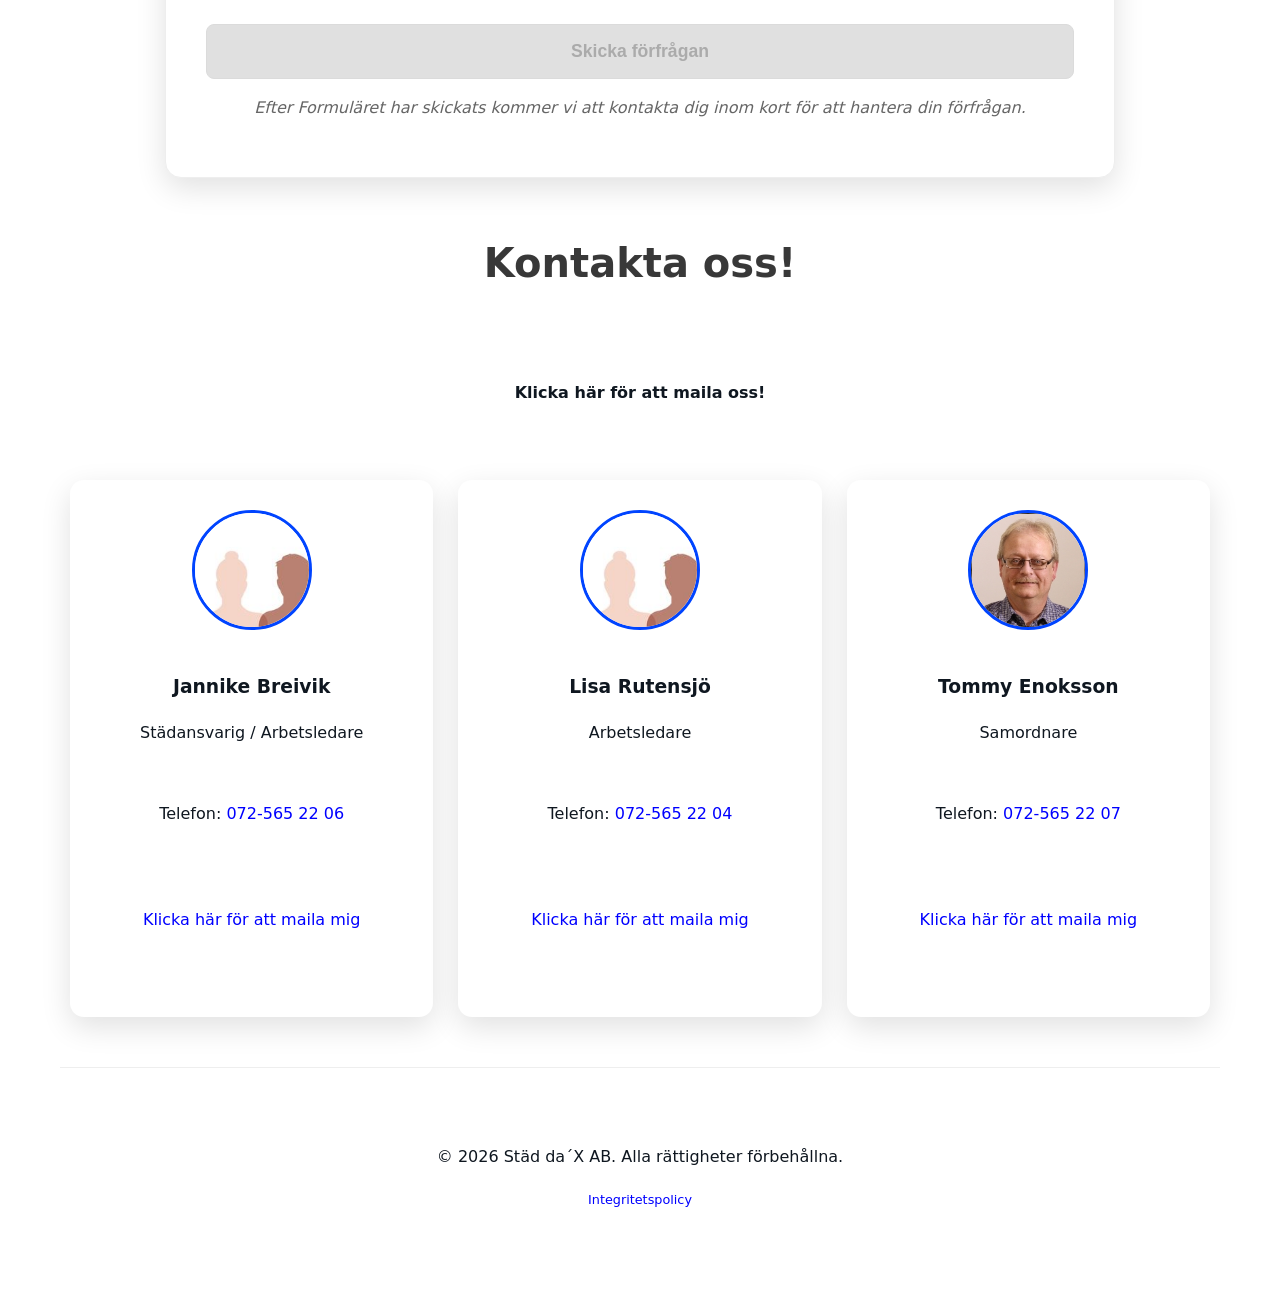
==== commit 16f98161: "Förbättra innehållet på "Om oss"-sidan, justera formulärfält och uppdatera CSS-stilar" ====
--- a/index.html
+++ b/index.html
@@ -252,10 +252,7 @@
             </fieldset>
 
             <div class="grid_wide">
-                <label style="color: red;">Ort *
-              <input name="Ort" type="text" autocomplete="name" required/>
-              <span class="error-msg"></span>
-              </label>
+
               <label>Yta (m²)
                 <input name="area" type="number" min="10" step="1" placeholder="t.ex. 85" />
               </label>
@@ -268,11 +265,10 @@
                   <option>Varje månad</option>
                 </select>
               </label>
-              <br>
-              <label>Önskat start datum/tid 
-                <input name="start_date" id="start_date" type="datetime-local" />
-              </label><label>Slut datum/tid 
-                <input name="end_date" id="end_date" type="datetime-local" />
+              <label>Önskat start datum 
+                <input name="start_date" id="start_datetime" type="date" />
+              </label><label>Slut datum
+                <input name="end_date" id="end_date" type="date" />
               </label>
               <br>
               <label class="span-2">Beskrivning
@@ -285,12 +281,16 @@
               <label style="color: red;">E-post *
                 <input name="email" type="email" autocomplete="email" required />
                 <span class="error-msg"></span>
+              </label>      
+                  <label style="color: red;">Ort *
+              <input name="Ort" type="text" autocomplete="name" required/>
+              <span class="error-msg"></span>
               </label>
               <label style="color: red;">Telefon *
                 <input name="phone" type="tel" autocomplete="tel" required />
                 <span class="error-msg"></span>
               </label>
-            <br>
+           
             </div>
             <br>
 <div class="policy-section">
--- a/styles.css
+++ b/styles.css
@@ -93,7 +93,7 @@
    2) HERO (Mobilanpassad)
 ========================================================================== */
 .hero {
-  padding: 100px 20px 60px; /* Mer luft i toppen för fixed header */
+  padding: 100px 20px 60px; 
   min-height: 60vh;
   display: flex; 
   align-items: center; 
@@ -104,7 +104,7 @@
   color: rgba(0, 162, 255, 0.685);
   text-align: center;
   font-style: italic;
-  font-size: 4em; /* Standard för desktop */
+  font-size: 4em; 
   line-height: 1.1;
   margin-bottom: 20px;
 }
@@ -112,7 +112,7 @@
 /* Mobilinställning */
 @media (max-width: 768px) {
   #Hero-header-text {
-    font-size: 2em; /* Tvingar texten till hälften på mobil */
+    font-size: 2em; 
   }
 }
 .hero-inner { 
@@ -129,11 +129,11 @@
 
 /* Styr rubriken (h2 eller h1 beroende på vad du använder) */
 .hero-copy h2, .hero-copy h1 {
-  font-size: 2.2rem; /* Bra storlek för mobil */
+  font-size: 2.2rem; 
   line-height: 1.2;
   margin-bottom: 20px;
   font-weight: 800;
-  color: rgba(0, 162, 255, 0.7); /* Din blå färg */
+  color: rgba(0, 162, 255, 0.7); 
 }
 
 /* Styr stycket under rubriken */
@@ -146,7 +146,7 @@
 /* Justering för större skärmar (Desktop) */
 @media (min-width: 1024px) {
   .hero-copy h2, .hero-copy h1 {
-    font-size: 3.8rem; /* Stor och pampig på datorn */
+    font-size: 3.8rem; 
   }
   
   .hero-copy p {
@@ -167,7 +167,6 @@
   grid-template-columns: repeat(auto-fit, minmax(300px, 1fr));
   gap: 20px; 
   margin-top: 30px;
-  /* KRITISK FIX: Detta gör att korten inte tvingas till samma höjd */
   align-items: start; 
 }
 
@@ -176,7 +175,7 @@
   border-radius: var(--radius);
   box-shadow: var(--shadow); 
   overflow: hidden;
-  height: fit-content; /* Säkerställer att kortet bara tar den plats det behöver */
+  height: fit-content; 
 }
 .service-card summary {
   padding: 24px; cursor: pointer; list-style: none;
@@ -410,7 +409,7 @@
     height: 22px;
     margin: 0;
     cursor: pointer;
-    accent-color: #28a745; /* Gör bocken grön när vald */
+    accent-color: #28a745; 
 }
 
 .policy-label-text {
